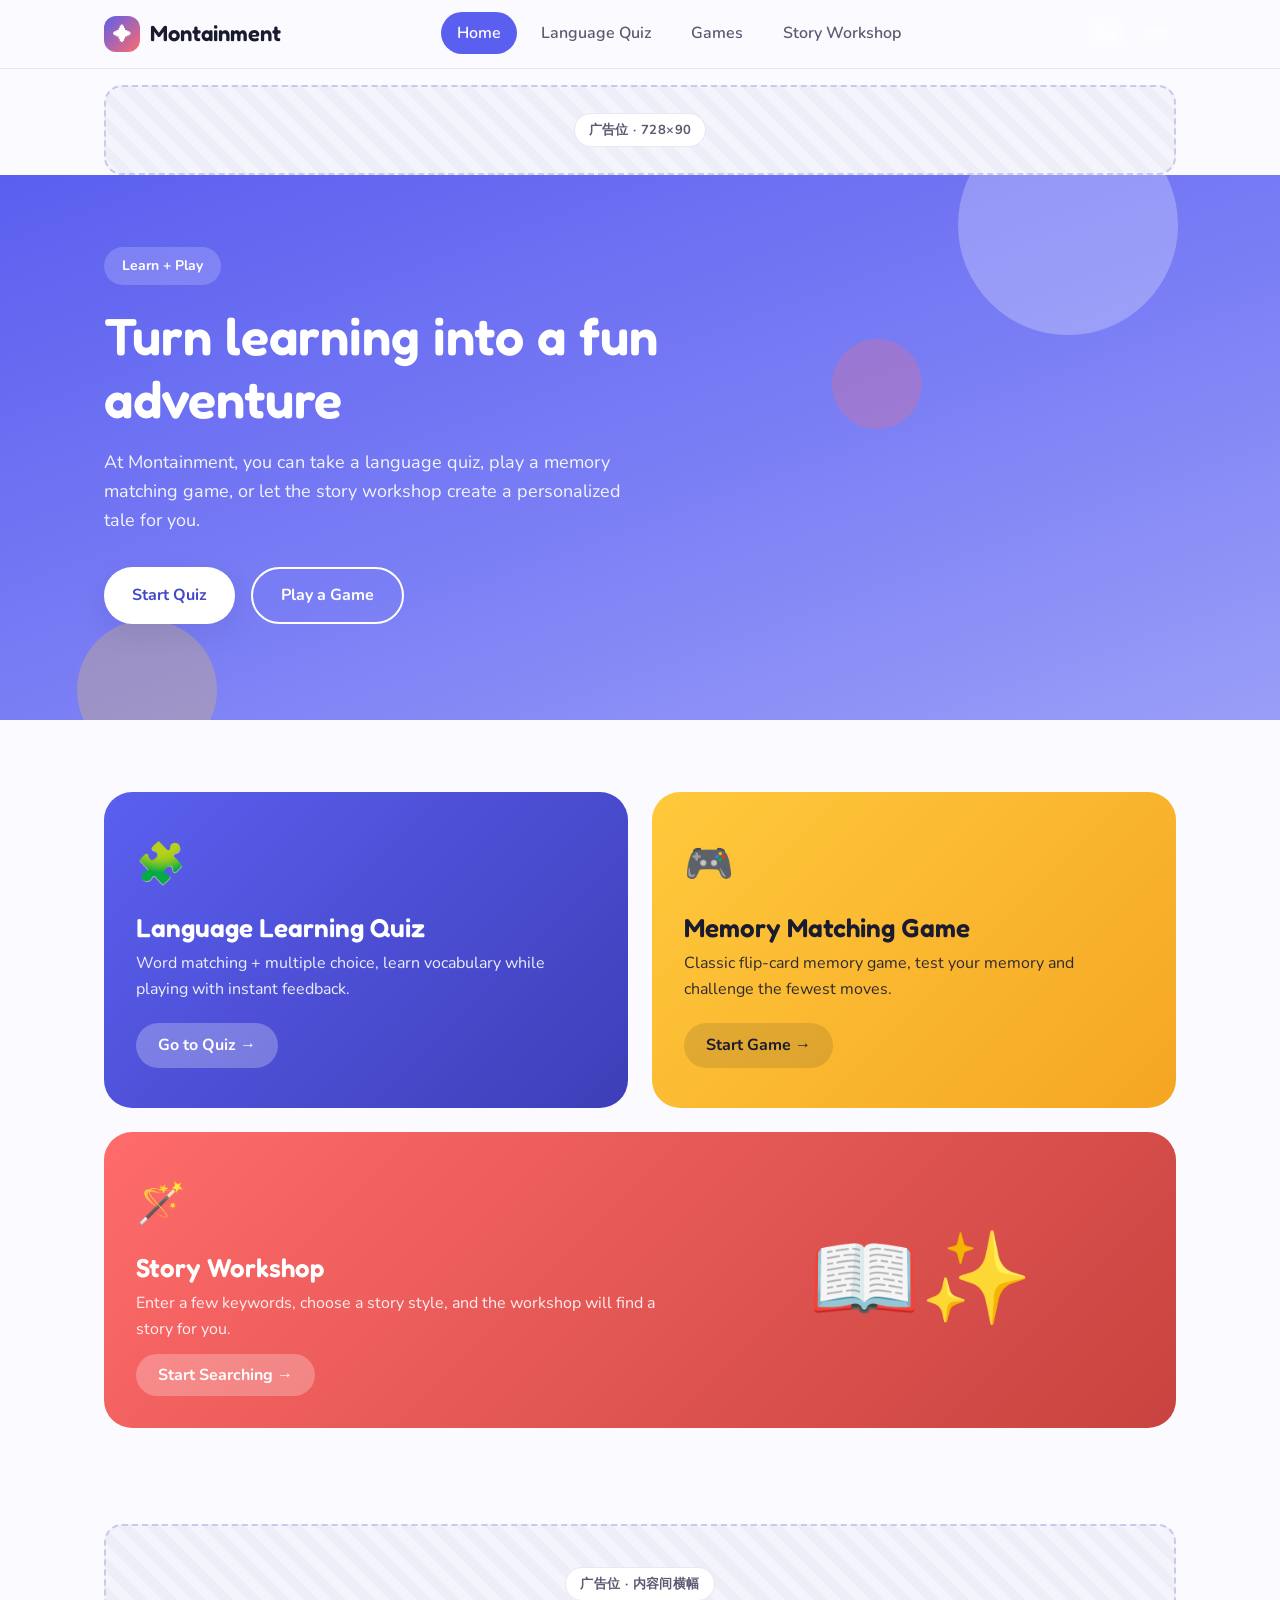
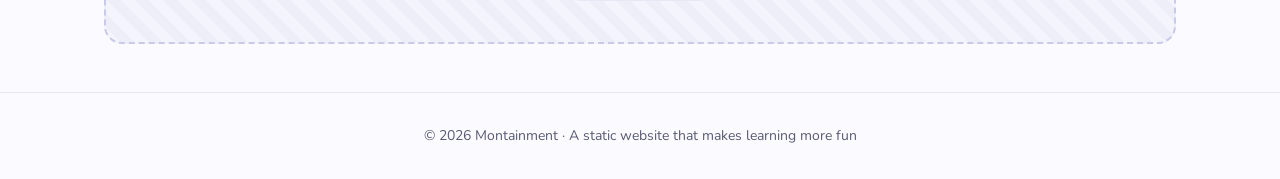
==== index.html @ 9b00835d "index.html" ====
<!DOCTYPE html>
<html lang="zh-CN">
<head>
  <meta charset="UTF-8" />
  <meta name="viewport" content="width=device-width, initial-scale=1.0" />
  <title>Montainment | 边玩边学的乐园</title>
  <meta name="description" content="EduFun：语言测验、记忆小游戏、AI 故事工坊，寓教于乐的免费学习娱乐网站。" />
  <link rel="preconnect" href="https://fonts.googleapis.com" />
  <link href="https://fonts.googleapis.com/css2?family=Fredoka:wght@500;600;700&family=Nunito:wght@400;600;700;800&display=swap" rel="stylesheet" />
  <link rel="stylesheet" href="style.css" />
</head>
<body>

  <!-- ============ 顶部导航栏 ============ -->
  <header class="site-header">
    <nav class="nav-bar">
      <a href="index.html" class="brand">
        <span class="brand-mark">✦</span>
        Montainment
      </a>
      <ul class="nav-links">
        <li><a href="index.html" data-i18n="nav.home">首页</a></li>
        <li><a href="quiz.html" data-i18n="nav.quiz">语言测验</a></li>
        <li><a href="game.html" data-i18n="nav.game">游戏</a></li>
        <li><a href="story.html" data-i18n="nav.story">故事工坊</a></li>
      </ul>
      <button class="nav-toggle" aria-label="打开菜单" aria-expanded="false">☰</button>
    </nav>
  </header>

  <main>
    <!-- ============ 顶部广告条 ============ -->
    <div class="container" style="padding-top: 16px;">
      <div class="ad-slot ad-slot--banner" data-ad-slot="home-top-banner">
        <span>广告位 · 728×90</span>
      </div>
    </div>

    <!-- ============ 首屏 Hero ============ -->
    <section class="hero">
      <div class="hero-blob b1" aria-hidden="true"></div>
      <div class="hero-blob b2" aria-hidden="true"></div>
      <div class="hero-blob b3" aria-hidden="true"></div>
      <div class="container">
        <div class="hero-inner">
          <span class="hero-eyebrow" data-i18n="index.eyebrow">学习 + 娱乐，两不耽误</span>
          <h1 data-i18n="index.title">把学习变成一场好玩的探险</h1>
          <p data-i18n="index.desc">在 Montainment，你可以做一套语言小测验、玩一局记忆配对游戏，或者让故事工坊为你生成专属故事。</p>
          <div class="hero-actions">
            <a href="quiz.html" class="btn btn-primary" data-i18n="index.quiz_btn">开始测验</a>
            <a href="game.html" class="btn btn-outline" data-i18n="index.game_btn">玩个游戏</a>
          </div>
        </div>
      </div>
    </section>

    <!-- ============ 三大功能色块 ============ -->
    <section class="features">
      <div class="container">
        <div class="feature-grid">

          <!-- 语言测验 -->
          <article class="feature-card quiz-card">
            <div>
              <div class="feature-icon">🧩</div>
              <h3 data-i18n="index.feature_quiz_title">语言学习测验</h3>
              <p data-i18n="index.feature_quiz_desc">单词配对 + 选择题，边玩边巩固词汇量，答对还有即时反馈。</p>
            </div>
            <a href="quiz.html" class="feature-link" data-i18n="index.feature_quiz_link">去测验 →</a>
          </article>

          <!-- 记忆游戏 -->
          <article class="feature-card game-card">
            <div>
              <div class="feature-icon">🎮</div>
              <h3 data-i18n="index.feature_game_title">记忆配对游戏</h3>
              <p data-i18n="index.feature_game_desc">经典翻牌配对小游戏，考验你的记忆力，挑战最少步数通关。</p>
            </div>
            <a href="game.html" class="feature-link" data-i18n="index.feature_game_link">开始游戏 →</a>
          </article>

          <!-- AI 故事工坊 -->
          <article class="feature-card story-card">
            <div>
              <div class="feature-icon">🪄</div>
              <h3 data-i18n="index.feature_story_title">故事工坊</h3>
              <p data-i18n="index.feature_story_desc">输入几个关键词，选一个故事风格，工坊就能为你生成一段属于你的故事。</p>
              <a href="story.html" class="feature-link" data-i18n="index.feature_story_link">开始搜索 →</a>
            </div>
            <div class="story-visual" aria-hidden="true">📖✨</div>
          </article>

        </div>
      </div>
    </section>

    <!-- ============ 内容间广告位 ============ -->
    <div class="container">
      <div class="ad-slot ad-slot--inline" data-ad-slot="home-inline">
        <span>广告位 · 内容间横幅</span>
      </div>
    </div>
  </main>

  <!-- ============ 页脚 ============ -->
  <footer class="site-footer">
    <div class="container" data-i18n="common.footer">
      © 2026 Montainment · 一个让学习更好玩的静态网站
    </div>
  </footer>

  <script src="i18n.js"></script>
  <script src="common.js"></script>
</body>
</html>
---- style.css ----
/* =========================================================
   EduFun 全站样式表
   说明：本文件包含设计变量（颜色/字体/间距）、公共组件样式
   （导航栏、广告位、按钮、页脚）以及各页面专属样式。
   ========================================================= */

/* ---------- 1. 设计变量（Design Tokens） ---------- */
:root {
  /* 颜色系统 */
  --bg: #fbfbff;              /* 页面背景：珍珠白 */
  --surface: #ffffff;         /* 卡片/容器背景 */
  --ink: #1b1b2f;             /* 主文字颜色：墨蓝黑 */
  --ink-soft: #5a5a72;        /* 次要文字颜色 */
  --primary: #5b5fef;         /* 品牌主色：靛蓝（学习模块） */
  --primary-dark: #4347c9;    /* 主色深色，用于 hover */
  --sunshine: #ffc93c;        /* 娱乐/游戏模块主色：阳光黄 */
  --coral: #ff6b6b;           /* 强调色/故事模块：珊瑚红 */
  --coral-dark: #e6534f;
  --mint: #2ec4b6;            /* 成功/正确反馈：薄荷绿 */
  --mint-dark: #1fa89c;
  --border: #e7e7f5;          /* 浅色描边 */

  /* 字体系统 */
  --font-display: "Fredoka", "Nunito", sans-serif; /* 标题字体：圆润俏皮 */
  --font-body: "Nunito", "Segoe UI", sans-serif;   /* 正文字体：友好易读 */

  /* 圆角与阴影 */
  --radius-sm: 10px;
  --radius-md: 18px;
  --radius-lg: 28px;
  --shadow-soft: 0 10px 30px rgba(27, 27, 47, 0.08);

  /* 间距 */
  --gap-sm: 12px;
  --gap-md: 24px;
  --gap-lg: 48px;
  --container-width: 1120px;
}

/* ---------- 2. 基础重置 ---------- */
* {
  margin: 0;
  padding: 0;
  box-sizing: border-box;
}

html {
  scroll-behavior: smooth;
}

body {
  font-family: var(--font-body);
  background: var(--bg);
  color: var(--ink);
  line-height: 1.6;
  -webkit-font-smoothing: antialiased;
}

img,
svg {
  display: block;
  max-width: 100%;
}

a {
  color: inherit;
  text-decoration: none;
}

button {
  font-family: inherit;
  cursor: pointer;
  border: none;
}

h1,
h2,
h3 {
  font-family: var(--font-display);
  font-weight: 600;
  line-height: 1.2;
}

/* 无障碍：可见的键盘焦点样式 */
a:focus-visible,
button:focus-visible,
input:focus-visible {
  outline: 3px solid var(--primary);
  outline-offset: 3px;
}

/* 尊重"减少动态效果"系统设置 */
@media (prefers-reduced-motion: reduce) {
  * {
    animation-duration: 0.001ms !important;
    animation-iteration-count: 1 !important;
    transition-duration: 0.001ms !important;
  }
}

.container {
  max-width: var(--container-width);
  margin: 0 auto;
  padding: 0 24px;
}

/* ---------- 3. 顶部导航栏 ---------- */
.site-header {
  position: sticky;
  top: 0;
  z-index: 100;
  background: rgba(251, 251, 255, 0.9);
  backdrop-filter: blur(8px);
  border-bottom: 1px solid var(--border);
}

.nav-bar {
  display: flex;
  align-items: center;
  justify-content: space-between;
  padding: 16px 24px;
  max-width: var(--container-width);
  margin: 0 auto;
}

.brand {
  display: flex;
  align-items: center;
  gap: 10px;
  font-family: var(--font-display);
  font-size: 22px;
  font-weight: 600;
  color: var(--ink);
}

.brand-mark {
  width: 36px;
  height: 36px;
  border-radius: 12px;
  background: linear-gradient(135deg, var(--primary), var(--coral));
  display: flex;
  align-items: center;
  justify-content: center;
  color: #fff;
  font-size: 18px;
}

.nav-links {
  display: flex;
  align-items: center;
  gap: 8px;
  list-style: none;
}

.nav-links a {
  padding: 10px 16px;
  border-radius: 999px;
  font-weight: 600;
  color: var(--ink-soft);
  transition: background 0.2s ease, color 0.2s ease;
}

.nav-links a:hover,
.nav-links a.active {
  background: var(--primary);
  color: #fff;
}

.nav-toggle {
  display: none;
  width: 44px;
  height: 44px;
  border-radius: var(--radius-sm);
  background: var(--surface);
  border: 1px solid var(--border);
  align-items: center;
  justify-content: center;
  font-size: 20px;
}

/* ---------- 4. 通用按钮 ---------- */
.btn {
  display: inline-flex;
  align-items: center;
  justify-content: center;
  gap: 8px;
  padding: 14px 28px;
  border-radius: 999px;
  font-weight: 700;
  font-size: 16px;
  transition: transform 0.15s ease, box-shadow 0.15s ease;
}

.btn:hover {
  transform: translateY(-2px);
}

.btn-primary {
  background: var(--ink);
  color: #fff;
  box-shadow: var(--shadow-soft);
}

.btn-coral {
  background: var(--coral);
  color: #fff;
}

.btn-outline {
  background: transparent;
  border: 2px solid var(--ink);
  color: var(--ink);
}

/* ---------- 5. 广告位组件 ----------
   说明：这是可复用的广告位占位组件。
   实际上线时，只需把 .ad-slot 内部替换为
   真实广告平台（如 Google AdSense）提供的 <ins>/<script> 代码即可，
   外层容器的尺寸与样式保持不变，不影响页面布局。
*/
.ad-slot {
  width: 100%;
  border: 2px dashed #c9c9e8;
  border-radius: var(--radius-md);
  background: repeating-linear-gradient(
    45deg,
    #f4f4fc,
    #f4f4fc 10px,
    #eeeef9 10px,
    #eeeef9 20px
  );
  display: flex;
  align-items: center;
  justify-content: center;
  color: var(--ink-soft);
  font-size: 13px;
  font-weight: 700;
  letter-spacing: 0.4px;
}

.ad-slot span {
  background: var(--surface);
  padding: 6px 14px;
  border-radius: 999px;
  border: 1px solid var(--border);
}

.ad-slot--banner {
  height: 90px;
  margin: 0;
}

.ad-slot--inline {
  height: 120px;
  margin: var(--gap-lg) 0;
}

.ad-slot--square {
  height: 250px;
}

/* ---------- 6. 首页专属样式 ---------- */
.hero {
  position: relative;
  overflow: hidden;
  background: linear-gradient(160deg, #5b5fef 0%, #7b7ff5 55%, #9a9ef7 100%);
  color: #fff;
  padding: 72px 0 96px;
}

.hero-blob {
  position: absolute;
  border-radius: 50%;
  opacity: 0.25;
  background: #fff;
  animation: float 9s ease-in-out infinite;
}

.hero-blob.b1 {
  width: 220px;
  height: 220px;
  top: -60px;
  right: 8%;
}

.hero-blob.b2 {
  width: 140px;
  height: 140px;
  bottom: -40px;
  left: 6%;
  background: var(--sunshine);
  animation-delay: -3s;
}

.hero-blob.b3 {
  width: 90px;
  height: 90px;
  top: 30%;
  right: 28%;
  background: var(--coral);
  animation-delay: -5s;
}

@keyframes float {
  0%,
  100% {
    transform: translateY(0) scale(1);
  }
  50% {
    transform: translateY(-24px) scale(1.06);
  }
}

.hero-inner {
  position: relative;
  z-index: 2;
  max-width: 640px;
}

.hero-eyebrow {
  display: inline-block;
  background: rgba(255, 255, 255, 0.18);
  padding: 8px 18px;
  border-radius: 999px;
  font-weight: 700;
  font-size: 14px;
  margin-bottom: 20px;
}

.hero h1 {
  font-size: clamp(32px, 5vw, 52px);
  margin-bottom: 18px;
}

.hero p {
  font-size: 18px;
  opacity: 0.92;
  margin-bottom: 32px;
  max-width: 520px;
}

.hero-actions {
  display: flex;
  gap: 16px;
  flex-wrap: wrap;
}

.hero-actions .btn-primary {
  background: #fff;
  color: var(--primary-dark);
}

.hero-actions .btn-outline {
  border-color: #fff;
  color: #fff;
}

/* 功能色块区 */
.features {
  padding: var(--gap-lg) 0;
}

.feature-grid {
  display: grid;
  grid-template-columns: 1fr 1fr;
  gap: var(--gap-md);
  margin-top: var(--gap-md);
}

.feature-card {
  border-radius: var(--radius-lg);
  padding: 40px 32px;
  color: #fff;
  min-height: 260px;
  display: flex;
  flex-direction: column;
  justify-content: space-between;
  position: relative;
  overflow: hidden;
  transition: transform 0.2s ease;
}

.feature-card:hover {
  transform: translateY(-6px);
}

.feature-card.quiz-card {
  background: linear-gradient(135deg, var(--primary), #3d3fb8);
}

.feature-card.game-card {
  background: linear-gradient(135deg, var(--sunshine), #f5a623);
  color: var(--ink);
}

.feature-card.story-card {
  grid-column: 1 / -1;
  background: linear-gradient(135deg, var(--coral), #c8433f);
  display: grid;
  grid-template-columns: 1.2fr 1fr;
  align-items: center;
  gap: 24px;
  min-height: 200px;
}

.feature-icon {
  font-size: 40px;
  margin-bottom: 16px;
}

.feature-card h3 {
  font-size: 26px;
  margin-bottom: 8px;
}

.feature-card p {
  opacity: 0.9;
  margin-bottom: 20px;
}

.feature-link {
  align-self: flex-start;
  padding: 10px 22px;
  border-radius: 999px;
  background: rgba(255, 255, 255, 0.25);
  font-weight: 700;
}

.game-card .feature-link {
  background: rgba(27, 27, 47, 0.12);
}

.story-visual {
  font-size: 90px;
  text-align: center;
}

/* 页脚 */
.site-footer {
  border-top: 1px solid var(--border);
  padding: 32px 0;
  color: var(--ink-soft);
  font-size: 14px;
  text-align: center;
}

/* ---------- 7. 通用页面头部（测验/游戏/故事页共用） ---------- */
.page-header {
  padding: 48px 0 24px;
  text-align: center;
}

.page-header h1 {
  font-size: clamp(28px, 4vw, 40px);
  margin-bottom: 10px;
}

.page-header p {
  color: var(--ink-soft);
  max-width: 560px;
  margin: 0 auto;
}

.page-badge {
  display: inline-block;
  padding: 6px 16px;
  border-radius: 999px;
  font-weight: 700;
  font-size: 13px;
  margin-bottom: 14px;
}

.badge-primary {
  background: #ecebff;
  color: var(--primary);
}

.badge-sunshine {
  background: #fff4d6;
  color: #a06a00;
}

.badge-coral {
  background: #ffe3e3;
  color: var(--coral-dark);
}

/* ---------- 8. 语言测验页 ---------- */
.quiz-panel {
  background: var(--surface);
  border-radius: var(--radius-lg);
  box-shadow: var(--shadow-soft);
  padding: 36px;
  max-width: 760px;
  margin: 0 auto;
}

.quiz-topbar {
  display: flex;
  justify-content: space-between;
  align-items: center;
  margin-bottom: 24px;
  flex-wrap: wrap;
  gap: 12px;
}

.quiz-progress {
  flex: 1;
  min-width: 160px;
  height: 10px;
  background: #eeeef9;
  border-radius: 999px;
  overflow: hidden;
  margin: 0 16px;
}

.quiz-progress-bar {
  height: 100%;
  background: var(--primary);
  width: 0%;
  transition: width 0.3s ease;
}

.quiz-score {
  font-weight: 700;
  color: var(--primary);
}

.quiz-question {
  font-size: 22px;
  margin-bottom: 24px;
  font-family: var(--font-display);
}

.quiz-type-tag {
  display: inline-block;
  font-size: 12px;
  font-weight: 700;
  padding: 4px 12px;
  border-radius: 999px;
  background: #ecebff;
  color: var(--primary);
  margin-bottom: 14px;
}

.quiz-options {
  display: grid;
  gap: 12px;
}

.quiz-option {
  text-align: left;
  padding: 16px 20px;
  border-radius: var(--radius-sm);
  border: 2px solid var(--border);
  background: #fff;
  font-size: 16px;
  font-weight: 600;
  transition: border-color 0.15s ease, background 0.15s ease;
}

.quiz-option:hover {
  border-color: var(--primary);
}

.quiz-option.correct {
  border-color: var(--mint);
  background: #e7fbf9;
  color: var(--mint-dark);
}

.quiz-option.wrong {
  border-color: var(--coral);
  background: #ffecec;
  color: var(--coral-dark);
}

.quiz-option[disabled] {
  cursor: not-allowed;
}

/* 单词配对题布局 */
.match-board {
  display: grid;
  grid-template-columns: 1fr 1fr;
  gap: 24px;
}

.match-col {
  display: grid;
  gap: 10px;
}

.match-item {
  padding: 14px 16px;
  border-radius: var(--radius-sm);
  border: 2px solid var(--border);
  background: #fff;
  font-weight: 700;
  text-align: center;
}

.match-item.selected {
  border-color: var(--primary);
  background: #ecebff;
}

.match-item.matched {
  border-color: var(--mint);
  background: #e7fbf9;
  color: var(--mint-dark);
  opacity: 0.7;
}

.quiz-feedback {
  margin-top: 20px;
  font-weight: 700;
  min-height: 24px;
}

.quiz-feedback.ok {
  color: var(--mint-dark);
}

.quiz-feedback.bad {
  color: var(--coral-dark);
}

.quiz-actions {
  margin-top: 28px;
  display: flex;
  justify-content: flex-end;
  gap: 12px;
}

.quiz-result {
  text-align: center;
}

.quiz-result .score-big {
  font-family: var(--font-display);
  font-size: 56px;
  color: var(--primary);
  margin: 16px 0;
}

/* ---------- 9. 记忆游戏页 ---------- */
.game-stats {
  display: flex;
  justify-content: center;
  gap: 32px;
  margin-bottom: 28px;
  flex-wrap: wrap;
}

.stat-chip {
  background: var(--surface);
  border: 1px solid var(--border);
  border-radius: var(--radius-sm);
  padding: 12px 24px;
  text-align: center;
  min-width: 110px;
}

.stat-chip .stat-value {
  font-family: var(--font-display);
  font-size: 24px;
  color: var(--primary);
}

.stat-chip .stat-label {
  font-size: 12px;
  color: var(--ink-soft);
  font-weight: 700;
}

.memory-board {
  display: grid;
  grid-template-columns: repeat(4, 1fr);
  gap: 14px;
  max-width: 560px;
  margin: 0 auto;
}

.memory-card {
  aspect-ratio: 1 / 1;
  perspective: 800px;
}

.memory-card-inner {
  position: relative;
  width: 100%;
  height: 100%;
  transition: transform 0.5s cubic-bezier(0.4, 0.2, 0.2, 1);
  transform-style: preserve-3d;
}

.memory-card.flipped .memory-card-inner,
.memory-card.matched .memory-card-inner {
  transform: rotateY(180deg);
}

.memory-face {
  position: absolute;
  inset: 0;
  border-radius: var(--radius-sm);
  display: flex;
  align-items: center;
  justify-content: center;
  font-size: 36px;
  backface-visibility: hidden;
}

.memory-face.front {
  background: linear-gradient(135deg, var(--primary), var(--coral));
  color: #fff;
  font-family: var(--font-display);
  font-size: 24px;
}

.memory-face.back {
  background: #fff;
  border: 2px solid var(--border);
  transform: rotateY(180deg);
}

.memory-card.matched .memory-face.back {
  border-color: var(--mint);
  background: #e7fbf9;
}

.game-win-banner {
  text-align: center;
  margin-top: 28px;
  font-weight: 700;
  color: var(--mint-dark);
  min-height: 24px;
}

.game-controls {
  text-align: center;
  margin-bottom: 28px;
}

/* ---------- 10. AI 故事工坊页 ---------- */
.story-panel {
  max-width: 760px;
  margin: 0 auto;
  background: var(--surface);
  border-radius: var(--radius-lg);
  box-shadow: var(--shadow-soft);
  padding: 36px;
}

.story-form {
  display: grid;
  gap: 16px;
  margin-bottom: 8px;
}

.story-form label {
  font-weight: 700;
  font-size: 14px;
  color: var(--ink-soft);
}

.story-form input[type="text"] {
  width: 100%;
  padding: 14px 18px;
  border-radius: var(--radius-sm);
  border: 2px solid var(--border);
  font-size: 16px;
  font-family: inherit;
}

.story-form input[type="text"]:focus {
  border-color: var(--coral);
}

.story-genre-group {
  display: flex;
  gap: 10px;
  flex-wrap: wrap;
}

.story-genre-chip {
  padding: 10px 18px;
  border-radius: 999px;
  border: 2px solid var(--border);
  font-weight: 700;
  font-size: 14px;
  background: #fff;
}

.story-genre-chip.active {
  border-color: var(--coral);
  background: #ffe3e3;
  color: var(--coral-dark);
}

.story-output {
  margin-top: 28px;
  padding: 28px;
  border-radius: var(--radius-md);
  background: #fff7f4;
  border: 1px dashed #ffc9be;
  display: none;
}

.story-output.show {
  display: block;
}

.story-output h3 {
  font-size: 22px;
  margin-bottom: 12px;
  color: var(--coral-dark);
}

.story-output p {
  margin-bottom: 10px;
}

.story-output-actions {
  margin-top: 20px;
  display: flex;
  gap: 12px;
  flex-wrap: wrap;
}

.story-hint {
  font-size: 13px;
  color: var(--ink-soft);
  margin-top: 6px;
}

/* ---------- 11. 响应式断点 ---------- */
@media (max-width: 860px) {
  .feature-grid {
    grid-template-columns: 1fr;
  }
  .feature-card.story-card {
    grid-template-columns: 1fr;
  }
  .story-visual {
    order: -1;
    font-size: 60px;
  }
  .match-board {
    grid-template-columns: 1fr 1fr;
  }
}

@media (max-width: 720px) {
  .nav-links {
    position: absolute;
    top: 100%;
    left: 0;
    right: 0;
    background: var(--surface);
    flex-direction: column;
    align-items: stretch;
    padding: 12px 24px 20px;
    border-bottom: 1px solid var(--border);
    display: none;
  }
  .nav-links.open {
    display: flex;
  }
  .nav-links a {
    text-align: center;
  }
  .nav-toggle {
    display: flex;
  }
  .memory-board {
    grid-template-columns: repeat(4, 1fr);
    gap: 8px;
  }
  .memory-face {
    font-size: 26px;
  }
}

@media (max-width: 480px) {
  .quiz-panel,
  .story-panel {
    padding: 24px 18px;
  }
  .hero {
    padding: 56px 0 72px;
  }
  .feature-card {
    padding: 28px 22px;
  }
}
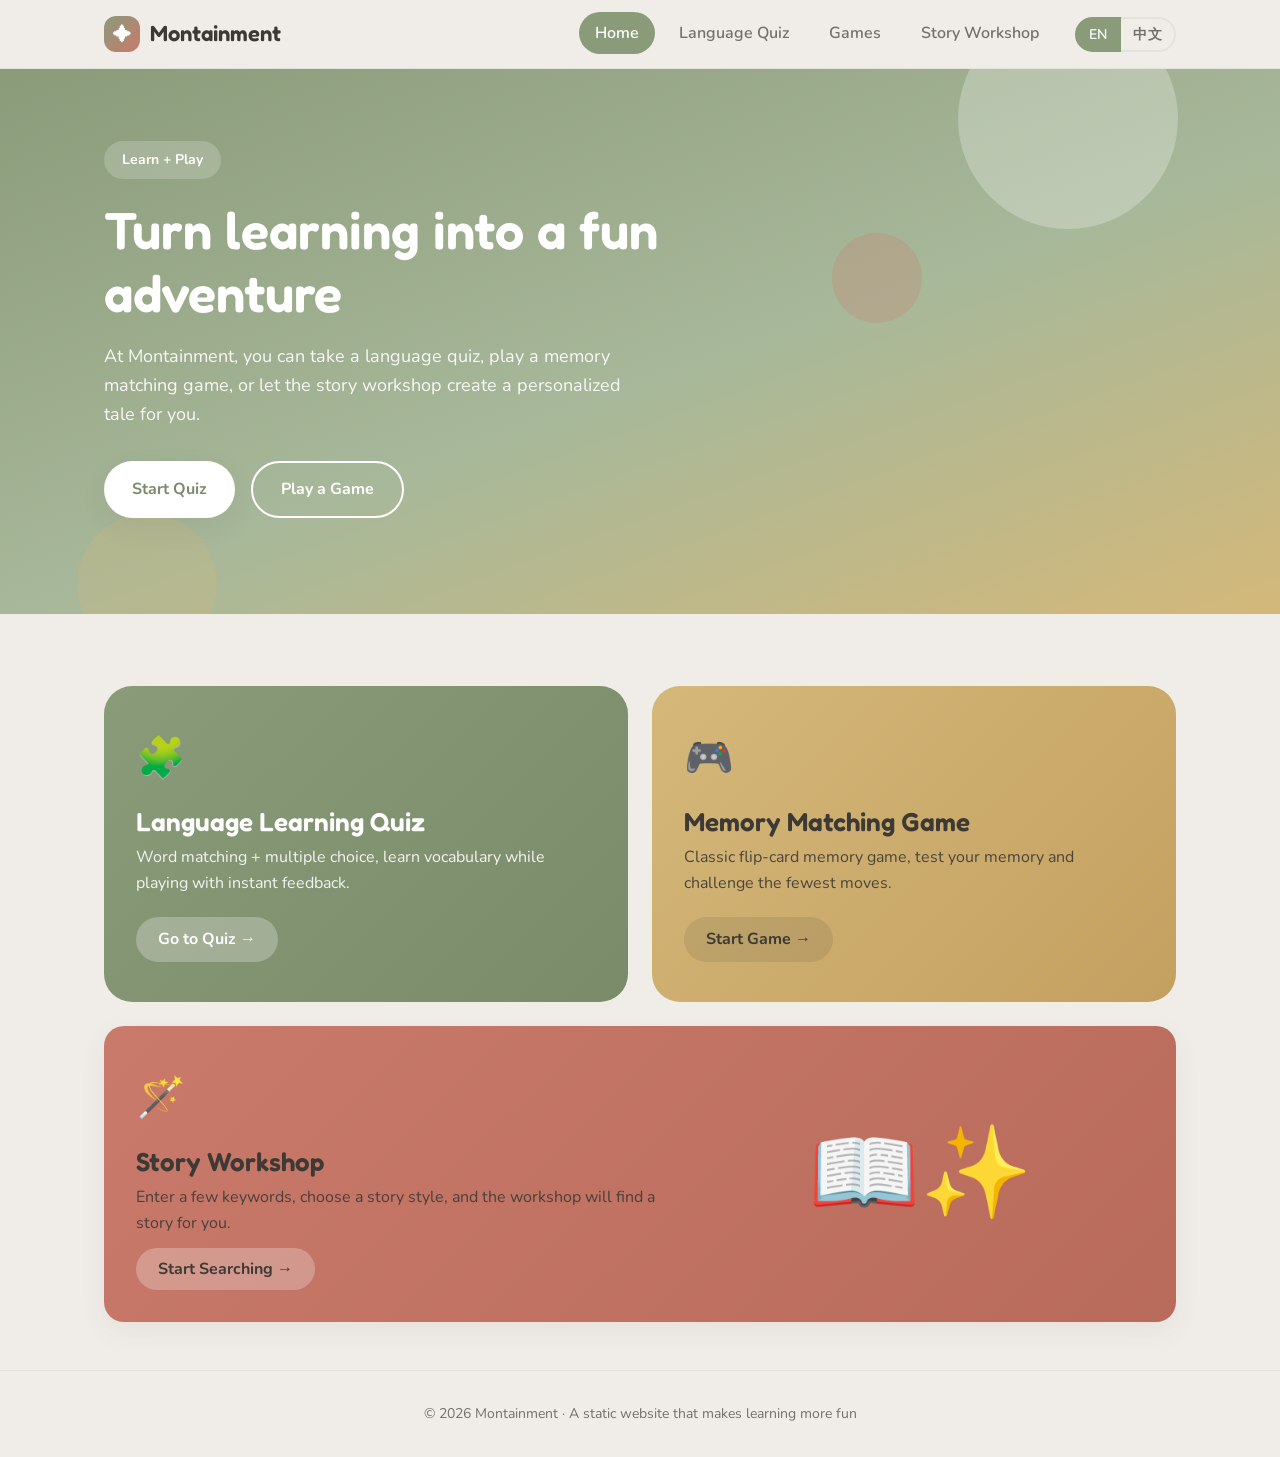
==== commit 7d4d8d22: "index.html" ====
--- a/index.html
+++ b/index.html
@@ -29,13 +29,6 @@
   </header>
 
   <main>
-    <!-- ============ 顶部广告条 ============ -->
-    <div class="container" style="padding-top: 16px;">
-      <div class="ad-slot ad-slot--banner" data-ad-slot="home-top-banner">
-        <span>广告位 · 728×90</span>
-      </div>
-    </div>
-
     <!-- ============ 首屏 Hero ============ -->
     <section class="hero">
       <div class="hero-blob b1" aria-hidden="true"></div>
@@ -59,7 +52,6 @@
       <div class="container">
         <div class="feature-grid">
 
-          <!-- 语言测验 -->
           <article class="feature-card quiz-card">
             <div>
               <div class="feature-icon">🧩</div>
@@ -69,7 +61,6 @@
             <a href="quiz.html" class="feature-link" data-i18n="index.feature_quiz_link">去测验 →</a>
           </article>
 
-          <!-- 记忆游戏 -->
           <article class="feature-card game-card">
             <div>
               <div class="feature-icon">🎮</div>
@@ -79,7 +70,6 @@
             <a href="game.html" class="feature-link" data-i18n="index.feature_game_link">开始游戏 →</a>
           </article>
 
-          <!-- AI 故事工坊 -->
           <article class="feature-card story-card">
             <div>
               <div class="feature-icon">🪄</div>
@@ -93,20 +83,11 @@
         </div>
       </div>
     </section>
-
-    <!-- ============ 内容间广告位 ============ -->
-    <div class="container">
-      <div class="ad-slot ad-slot--inline" data-ad-slot="home-inline">
-        <span>广告位 · 内容间横幅</span>
-      </div>
-    </div>
   </main>
 
   <!-- ============ 页脚 ============ -->
   <footer class="site-footer">
-    <div class="container" data-i18n="common.footer">
-      © 2026 Montainment · 一个让学习更好玩的静态网站
-    </div>
+    <div class="container" data-i18n="common.footer">© 2026 Montainment · 一个让学习更好玩的静态网站</div>
   </footer>
 
   <script src="i18n.js"></script>
--- a/style.css
+++ b/style.css
@@ -1,36 +1,27 @@
 /* =========================================================
-   EduFun 全站样式表
-   说明：本文件包含设计变量（颜色/字体/间距）、公共组件样式
-   （导航栏、广告位、按钮、页脚）以及各页面专属样式。
+   Montainment 全站样式表 · 自然大地风
    ========================================================= */
 
-/* ---------- 1. 设计变量（Design Tokens） ---------- */
+/* ---------- 1. 设计变量 ---------- */
 :root {
-  /* 颜色系统 */
-  --bg: #fbfbff;              /* 页面背景：珍珠白 */
-  --surface: #ffffff;         /* 卡片/容器背景 */
-  --ink: #1b1b2f;             /* 主文字颜色：墨蓝黑 */
-  --ink-soft: #5a5a72;        /* 次要文字颜色 */
-  --primary: #5b5fef;         /* 品牌主色：靛蓝（学习模块） */
-  --primary-dark: #4347c9;    /* 主色深色，用于 hover */
-  --sunshine: #ffc93c;        /* 娱乐/游戏模块主色：阳光黄 */
-  --coral: #ff6b6b;           /* 强调色/故事模块：珊瑚红 */
-  --coral-dark: #e6534f;
-  --mint: #2ec4b6;            /* 成功/正确反馈：薄荷绿 */
+  --bg: #f0ede8;                      /* 米灰底 */
+  --surface: #faf8f5;                 /* 暖白卡片 */
+  --ink: #3d3a35;                     /* 深暖灰文字 */
+  --ink-soft: rgba(61, 58, 53, 0.7);  /* 次要文字 */
+  --primary: #8a9b7a;                 /* 橄榄绿 */
+  --primary-dark: #7a8b6a;            /* 橄榄绿深色 */
+  --sunshine: #d4b87a;                /* 芥末黄 */
+  --coral: #c97a6b;                   /* 陶土红 */
+  --coral-dark: #b86a5b;              /* 陶土红深色 */
+  --mint: #2ec4b6;                    /* 保留薄荷绿（正确反馈） */
   --mint-dark: #1fa89c;
-  --border: #e7e7f5;          /* 浅色描边 */
-
-  /* 字体系统 */
-  --font-display: "Fredoka", "Nunito", sans-serif; /* 标题字体：圆润俏皮 */
-  --font-body: "Nunito", "Segoe UI", sans-serif;   /* 正文字体：友好易读 */
-
-  /* 圆角与阴影 */
+  --border: rgba(138, 155, 122, 0.12);
+  --font-display: "Fredoka", "Nunito", sans-serif;
+  --font-body: "Nunito", "Segoe UI", sans-serif;
   --radius-sm: 10px;
   --radius-md: 18px;
   --radius-lg: 28px;
-  --shadow-soft: 0 10px 30px rgba(27, 27, 47, 0.08);
-
-  /* 间距 */
+  --shadow-soft: 0 10px 30px rgba(61, 58, 53, 0.06);
   --gap-sm: 12px;
   --gap-md: 24px;
   --gap-lg: 48px;
@@ -38,16 +29,8 @@
 }
 
 /* ---------- 2. 基础重置 ---------- */
-* {
-  margin: 0;
-  padding: 0;
-  box-sizing: border-box;
-}
-
-html {
-  scroll-behavior: smooth;
-}
-
+* { margin: 0; padding: 0; box-sizing: border-box; }
+html { scroll-behavior: smooth; }
 body {
   font-family: var(--font-body);
   background: var(--bg);
@@ -55,65 +38,28 @@
   line-height: 1.6;
   -webkit-font-smoothing: antialiased;
 }
-
-img,
-svg {
-  display: block;
-  max-width: 100%;
-}
-
-a {
-  color: inherit;
-  text-decoration: none;
-}
-
-button {
-  font-family: inherit;
-  cursor: pointer;
-  border: none;
-}
-
-h1,
-h2,
-h3 {
-  font-family: var(--font-display);
-  font-weight: 600;
-  line-height: 1.2;
-}
-
-/* 无障碍：可见的键盘焦点样式 */
-a:focus-visible,
-button:focus-visible,
-input:focus-visible {
+img, svg { display: block; max-width: 100%; }
+a { color: inherit; text-decoration: none; }
+button { font-family: inherit; cursor: pointer; border: none; }
+h1, h2, h3 { font-family: var(--font-display); font-weight: 600; line-height: 1.2; }
+a:focus-visible, button:focus-visible, input:focus-visible {
   outline: 3px solid var(--primary);
   outline-offset: 3px;
 }
-
-/* 尊重"减少动态效果"系统设置 */
 @media (prefers-reduced-motion: reduce) {
-  * {
-    animation-duration: 0.001ms !important;
-    animation-iteration-count: 1 !important;
-    transition-duration: 0.001ms !important;
-  }
-}
-
-.container {
-  max-width: var(--container-width);
-  margin: 0 auto;
-  padding: 0 24px;
-}
+  * { animation-duration: 0.001ms !important; animation-iteration-count: 1 !important; transition-duration: 0.001ms !important; }
+}
+.container { max-width: var(--container-width); margin: 0 auto; padding: 0 24px; }
 
 /* ---------- 3. 顶部导航栏 ---------- */
 .site-header {
   position: sticky;
   top: 0;
   z-index: 100;
-  background: rgba(251, 251, 255, 0.9);
+  background: rgba(240, 237, 232, 0.92);
   backdrop-filter: blur(8px);
   border-bottom: 1px solid var(--border);
 }
-
 .nav-bar {
   display: flex;
   align-items: center;
@@ -122,7 +68,6 @@
   max-width: var(--container-width);
   margin: 0 auto;
 }
-
 .brand {
   display: flex;
   align-items: center;
@@ -132,7 +77,6 @@
   font-weight: 600;
   color: var(--ink);
 }
-
 .brand-mark {
   width: 36px;
   height: 36px;
@@ -144,14 +88,12 @@
   color: #fff;
   font-size: 18px;
 }
-
 .nav-links {
   display: flex;
   align-items: center;
   gap: 8px;
   list-style: none;
 }
-
 .nav-links a {
   padding: 10px 16px;
   border-radius: 999px;
@@ -159,13 +101,11 @@
   color: var(--ink-soft);
   transition: background 0.2s ease, color 0.2s ease;
 }
-
 .nav-links a:hover,
 .nav-links a.active {
   background: var(--primary);
   color: #fff;
 }
-
 .nav-toggle {
   display: none;
   width: 44px;
@@ -178,6 +118,43 @@
   font-size: 20px;
 }
 
+/* ---------- 语言切换按钮 ---------- */
+.lang-toggle-container {
+  display: flex;
+  align-items: center;
+  gap: 0px;
+  margin-left: 12px;
+  padding: 0;
+}
+.lang-btn {
+  background: transparent;
+  border: 2px solid var(--border);
+  color: var(--ink-soft);
+  padding: 6px 12px;
+  cursor: pointer;
+  font-size: 14px;
+  font-weight: 600;
+  font-family: inherit;
+  transition: 0.2s;
+  letter-spacing: 0.3px;
+}
+.lang-btn:first-child {
+  border-radius: 30px 0 0 30px;
+}
+.lang-btn:last-child {
+  border-radius: 0 30px 30px 0;
+  border-left: none;
+}
+.lang-btn:hover {
+  background: rgba(138, 155, 122, 0.08);
+  border-color: var(--primary);
+}
+.lang-btn.active {
+  background: var(--primary);
+  border-color: var(--primary);
+  color: #ffffff;
+}
+
 /* ---------- 4. 通用按钮 ---------- */
 .btn {
   display: inline-flex;
@@ -190,45 +167,20 @@
   font-size: 16px;
   transition: transform 0.15s ease, box-shadow 0.15s ease;
 }
-
-.btn:hover {
-  transform: translateY(-2px);
-}
-
-.btn-primary {
-  background: var(--ink);
-  color: #fff;
-  box-shadow: var(--shadow-soft);
-}
-
-.btn-coral {
-  background: var(--coral);
-  color: #fff;
-}
-
-.btn-outline {
-  background: transparent;
-  border: 2px solid var(--ink);
-  color: var(--ink);
-}
-
-/* ---------- 5. 广告位组件 ----------
-   说明：这是可复用的广告位占位组件。
-   实际上线时，只需把 .ad-slot 内部替换为
-   真实广告平台（如 Google AdSense）提供的 <ins>/<script> 代码即可，
-   外层容器的尺寸与样式保持不变，不影响页面布局。
-*/
+.btn:hover { transform: translateY(-2px); }
+.btn-primary { background: var(--primary); color: #fff; box-shadow: var(--shadow-soft); }
+.btn-primary:hover { background: var(--primary-dark); }
+.btn-coral { background: var(--coral); color: #fff; }
+.btn-coral:hover { background: var(--coral-dark); }
+.btn-outline { background: transparent; border: 2px solid var(--primary); color: var(--ink); }
+.btn-outline:hover { background: rgba(138, 155, 122, 0.06); }
+
+/* ---------- 5. 广告位 ---------- */
 .ad-slot {
   width: 100%;
-  border: 2px dashed #c9c9e8;
+  border: 2px dashed rgba(138, 155, 122, 0.2);
   border-radius: var(--radius-md);
-  background: repeating-linear-gradient(
-    45deg,
-    #f4f4fc,
-    #f4f4fc 10px,
-    #eeeef9 10px,
-    #eeeef9 20px
-  );
+  background: repeating-linear-gradient(45deg, #f4f4fc, #f4f4fc 10px, #eeeef9 10px, #eeeef9 20px);
   display: flex;
   align-items: center;
   justify-content: center;
@@ -237,37 +189,24 @@
   font-weight: 700;
   letter-spacing: 0.4px;
 }
-
 .ad-slot span {
   background: var(--surface);
   padding: 6px 14px;
   border-radius: 999px;
   border: 1px solid var(--border);
 }
-
-.ad-slot--banner {
-  height: 90px;
-  margin: 0;
-}
-
-.ad-slot--inline {
-  height: 120px;
-  margin: var(--gap-lg) 0;
-}
-
-.ad-slot--square {
-  height: 250px;
-}
-
-/* ---------- 6. 首页专属样式 ---------- */
+.ad-slot--banner { height: 90px; margin: 0; }
+.ad-slot--inline { height: 120px; margin: var(--gap-lg) 0; }
+.ad-slot--square { height: 250px; }
+
+/* ---------- 6. 首页 ---------- */
 .hero {
   position: relative;
   overflow: hidden;
-  background: linear-gradient(160deg, #5b5fef 0%, #7b7ff5 55%, #9a9ef7 100%);
+  background: linear-gradient(160deg, #8a9b7a 0%, #a8b89a 55%, #d4b87a 100%);
   color: #fff;
   padding: 72px 0 96px;
 }
-
 .hero-blob {
   position: absolute;
   border-radius: 50%;
@@ -275,98 +214,39 @@
   background: #fff;
   animation: float 9s ease-in-out infinite;
 }
-
-.hero-blob.b1 {
-  width: 220px;
-  height: 220px;
-  top: -60px;
-  right: 8%;
-}
-
-.hero-blob.b2 {
-  width: 140px;
-  height: 140px;
-  bottom: -40px;
-  left: 6%;
-  background: var(--sunshine);
-  animation-delay: -3s;
-}
-
-.hero-blob.b3 {
-  width: 90px;
-  height: 90px;
-  top: 30%;
-  right: 28%;
-  background: var(--coral);
-  animation-delay: -5s;
-}
-
+.hero-blob.b1 { width: 220px; height: 220px; top: -60px; right: 8%; }
+.hero-blob.b2 { width: 140px; height: 140px; bottom: -40px; left: 6%; background: var(--sunshine); animation-delay: -3s; }
+.hero-blob.b3 { width: 90px; height: 90px; top: 30%; right: 28%; background: var(--coral); animation-delay: -5s; }
 @keyframes float {
-  0%,
-  100% {
-    transform: translateY(0) scale(1);
-  }
-  50% {
-    transform: translateY(-24px) scale(1.06);
-  }
-}
-
-.hero-inner {
-  position: relative;
-  z-index: 2;
-  max-width: 640px;
-}
-
+  0%, 100% { transform: translateY(0) scale(1); }
+  50% { transform: translateY(-24px) scale(1.06); }
+}
+.hero-inner { position: relative; z-index: 2; max-width: 640px; }
 .hero-eyebrow {
   display: inline-block;
-  background: rgba(255, 255, 255, 0.18);
+  background: rgba(255,255,255,0.18);
   padding: 8px 18px;
   border-radius: 999px;
   font-weight: 700;
   font-size: 14px;
   margin-bottom: 20px;
 }
-
-.hero h1 {
-  font-size: clamp(32px, 5vw, 52px);
-  margin-bottom: 18px;
-}
-
-.hero p {
-  font-size: 18px;
-  opacity: 0.92;
-  margin-bottom: 32px;
-  max-width: 520px;
-}
-
-.hero-actions {
-  display: flex;
-  gap: 16px;
-  flex-wrap: wrap;
-}
-
-.hero-actions .btn-primary {
-  background: #fff;
-  color: var(--primary-dark);
-}
-
-.hero-actions .btn-outline {
-  border-color: #fff;
-  color: #fff;
-}
+.hero h1 { font-size: clamp(32px, 5vw, 52px); margin-bottom: 18px; }
+.hero p { font-size: 18px; opacity: 0.92; margin-bottom: 32px; max-width: 520px; }
+.hero-actions { display: flex; gap: 16px; flex-wrap: wrap; }
+.hero-actions .btn-primary { background: #fff; color: var(--primary-dark); }
+.hero-actions .btn-primary:hover { background: #f0ede8; }
+.hero-actions .btn-outline { border-color: #fff; color: #fff; }
+.hero-actions .btn-outline:hover { background: rgba(255,255,255,0.1); }
 
 /* 功能色块区 */
-.features {
-  padding: var(--gap-lg) 0;
-}
-
+.features { padding: var(--gap-lg) 0; }
 .feature-grid {
   display: grid;
   grid-template-columns: 1fr 1fr;
   gap: var(--gap-md);
   margin-top: var(--gap-md);
 }
-
 .feature-card {
   border-radius: var(--radius-lg);
   padding: 40px 32px;
@@ -379,61 +259,32 @@
   overflow: hidden;
   transition: transform 0.2s ease;
 }
-
-.feature-card:hover {
-  transform: translateY(-6px);
-}
-
-.feature-card.quiz-card {
-  background: linear-gradient(135deg, var(--primary), #3d3fb8);
-}
-
-.feature-card.game-card {
-  background: linear-gradient(135deg, var(--sunshine), #f5a623);
-  color: var(--ink);
-}
-
+.feature-card:hover { transform: translateY(-6px); }
+.feature-card.quiz-card { background: linear-gradient(135deg, var(--primary), var(--primary-dark)); }
+.feature-card.game-card { background: linear-gradient(135deg, var(--sunshine), #c4a060); color: var(--ink); }
 .feature-card.story-card {
   grid-column: 1 / -1;
-  background: linear-gradient(135deg, var(--coral), #c8433f);
+  background: linear-gradient(135deg, var(--coral), var(--coral-dark));
   display: grid;
   grid-template-columns: 1.2fr 1fr;
   align-items: center;
   gap: 24px;
   min-height: 200px;
 }
-
-.feature-icon {
-  font-size: 40px;
-  margin-bottom: 16px;
-}
-
-.feature-card h3 {
-  font-size: 26px;
-  margin-bottom: 8px;
-}
-
-.feature-card p {
-  opacity: 0.9;
-  margin-bottom: 20px;
-}
-
+.feature-icon { font-size: 40px; margin-bottom: 16px; }
+.feature-card h3 { font-size: 26px; margin-bottom: 8px; }
+.feature-card p { opacity: 0.9; margin-bottom: 20px; }
 .feature-link {
   align-self: flex-start;
   padding: 10px 22px;
   border-radius: 999px;
-  background: rgba(255, 255, 255, 0.25);
+  background: rgba(255,255,255,0.25);
   font-weight: 700;
 }
-
-.game-card .feature-link {
-  background: rgba(27, 27, 47, 0.12);
-}
-
-.story-visual {
-  font-size: 90px;
-  text-align: center;
-}
+.feature-link:hover { background: rgba(255,255,255,0.35); }
+.game-card .feature-link { background: rgba(61, 58, 53, 0.12); color: var(--ink); }
+.game-card .feature-link:hover { background: rgba(61, 58, 53, 0.2); }
+.story-visual { font-size: 90px; text-align: center; }
 
 /* 页脚 */
 .site-footer {
@@ -444,23 +295,10 @@
   text-align: center;
 }
 
-/* ---------- 7. 通用页面头部（测验/游戏/故事页共用） ---------- */
-.page-header {
-  padding: 48px 0 24px;
-  text-align: center;
-}
-
-.page-header h1 {
-  font-size: clamp(28px, 4vw, 40px);
-  margin-bottom: 10px;
-}
-
-.page-header p {
-  color: var(--ink-soft);
-  max-width: 560px;
-  margin: 0 auto;
-}
-
+/* ---------- 7. 通用页面头部 ---------- */
+.page-header { padding: 48px 0 24px; text-align: center; }
+.page-header h1 { font-size: clamp(28px, 4vw, 40px); margin-bottom: 10px; }
+.page-header p { color: var(--ink-soft); max-width: 560px; margin: 0 auto; }
 .page-badge {
   display: inline-block;
   padding: 6px 16px;
@@ -469,21 +307,9 @@
   font-size: 13px;
   margin-bottom: 14px;
 }
-
-.badge-primary {
-  background: #ecebff;
-  color: var(--primary);
-}
-
-.badge-sunshine {
-  background: #fff4d6;
-  color: #a06a00;
-}
-
-.badge-coral {
-  background: #ffe3e3;
-  color: var(--coral-dark);
-}
+.badge-primary { background: rgba(138, 155, 122, 0.12); color: var(--primary); }
+.badge-sunshine { background: rgba(212, 184, 122, 0.15); color: #a08050; }
+.badge-coral { background: rgba(201, 122, 107, 0.12); color: var(--coral-dark); }
 
 /* ---------- 8. 语言测验页 ---------- */
 .quiz-panel {
@@ -494,7 +320,6 @@
   max-width: 760px;
   margin: 0 auto;
 }
-
 .quiz-topbar {
   display: flex;
   justify-content: space-between;
@@ -503,146 +328,42 @@
   flex-wrap: wrap;
   gap: 12px;
 }
-
-.quiz-progress {
-  flex: 1;
-  min-width: 160px;
-  height: 10px;
-  background: #eeeef9;
-  border-radius: 999px;
-  overflow: hidden;
-  margin: 0 16px;
-}
-
-.quiz-progress-bar {
-  height: 100%;
-  background: var(--primary);
-  width: 0%;
-  transition: width 0.3s ease;
-}
-
-.quiz-score {
-  font-weight: 700;
-  color: var(--primary);
-}
-
-.quiz-question {
-  font-size: 22px;
-  margin-bottom: 24px;
-  font-family: var(--font-display);
-}
-
+.quiz-progress { flex: 1; min-width: 160px; height: 10px; background: rgba(138, 155, 122, 0.15); border-radius: 999px; overflow: hidden; margin: 0 16px; }
+.quiz-progress-bar { height: 100%; background: var(--primary); width: 0%; transition: width 0.3s ease; }
+.quiz-score { font-weight: 700; color: var(--primary); }
+.quiz-question { font-size: 22px; margin-bottom: 24px; font-family: var(--font-display); }
 .quiz-type-tag {
-  display: inline-block;
-  font-size: 12px;
-  font-weight: 700;
-  padding: 4px 12px;
-  border-radius: 999px;
-  background: #ecebff;
-  color: var(--primary);
-  margin-bottom: 14px;
-}
-
-.quiz-options {
-  display: grid;
-  gap: 12px;
-}
-
+  display: inline-block; font-size: 12px; font-weight: 700;
+  padding: 4px 12px; border-radius: 999px; background: rgba(138, 155, 122, 0.1); color: var(--primary); margin-bottom: 14px;
+}
+.quiz-options { display: grid; gap: 12px; }
 .quiz-option {
-  text-align: left;
-  padding: 16px 20px;
-  border-radius: var(--radius-sm);
-  border: 2px solid var(--border);
-  background: #fff;
-  font-size: 16px;
-  font-weight: 600;
+  text-align: left; padding: 16px 20px; border-radius: var(--radius-sm);
+  border: 2px solid var(--border); background: #fff; font-size: 16px; font-weight: 600;
   transition: border-color 0.15s ease, background 0.15s ease;
 }
-
-.quiz-option:hover {
-  border-color: var(--primary);
-}
-
-.quiz-option.correct {
-  border-color: var(--mint);
-  background: #e7fbf9;
-  color: var(--mint-dark);
-}
-
-.quiz-option.wrong {
-  border-color: var(--coral);
-  background: #ffecec;
-  color: var(--coral-dark);
-}
-
-.quiz-option[disabled] {
-  cursor: not-allowed;
-}
+.quiz-option:hover { border-color: var(--primary); }
+.quiz-option.correct { border-color: var(--mint); background: #e7fbf9; color: var(--mint-dark); }
+.quiz-option.wrong { border-color: var(--coral); background: rgba(201, 122, 107, 0.08); color: var(--coral-dark); }
+.quiz-option[disabled] { cursor: not-allowed; }
 
 /* 单词配对题布局 */
-.match-board {
-  display: grid;
-  grid-template-columns: 1fr 1fr;
-  gap: 24px;
-}
-
-.match-col {
-  display: grid;
-  gap: 10px;
-}
-
+.match-board { display: grid; grid-template-columns: 1fr 1fr; gap: 24px; }
+.match-col { display: grid; gap: 10px; }
 .match-item {
-  padding: 14px 16px;
-  border-radius: var(--radius-sm);
-  border: 2px solid var(--border);
-  background: #fff;
-  font-weight: 700;
-  text-align: center;
-}
-
-.match-item.selected {
-  border-color: var(--primary);
-  background: #ecebff;
-}
-
-.match-item.matched {
-  border-color: var(--mint);
-  background: #e7fbf9;
-  color: var(--mint-dark);
-  opacity: 0.7;
-}
-
-.quiz-feedback {
-  margin-top: 20px;
-  font-weight: 700;
-  min-height: 24px;
-}
-
-.quiz-feedback.ok {
-  color: var(--mint-dark);
-}
-
-.quiz-feedback.bad {
-  color: var(--coral-dark);
-}
-
-.quiz-actions {
-  margin-top: 28px;
-  display: flex;
-  justify-content: flex-end;
-  gap: 12px;
-}
-
-.quiz-result {
-  text-align: center;
-}
-
-.quiz-result .score-big {
-  font-family: var(--font-display);
-  font-size: 56px;
-  color: var(--primary);
-  margin: 16px 0;
-}
+  padding: 14px 16px; border-radius: var(--radius-sm); border: 2px solid var(--border);
+  background: #fff; font-weight: 700; text-align: center;
+}
+.match-item.selected { border-color: var(--primary); background: rgba(138, 155, 122, 0.06); }
+.match-item.matched { border-color: var(--mint); background: #e7fbf9; color: var(--mint-dark); opacity: 0.7; }
+
+.quiz-feedback { margin-top: 20px; font-weight: 700; min-height: 24px; }
+.quiz-feedback.ok { color: var(--mint-dark); }
+.quiz-feedback.bad { color: var(--coral-dark); }
+.quiz-actions { margin-top: 28px; display: flex; justify-content: flex-end; gap: 12px; }
+
+.quiz-result { text-align: center; }
+.quiz-result .score-big { font-family: var(--font-display); font-size: 56px; color: var(--primary); margin: 16px 0; }
 
 /* ---------- 9. 记忆游戏页 ---------- */
 .game-stats {
@@ -652,7 +373,6 @@
   margin-bottom: 28px;
   flex-wrap: wrap;
 }
-
 .stat-chip {
   background: var(--surface);
   border: 1px solid var(--border);
@@ -661,18 +381,8 @@
   text-align: center;
   min-width: 110px;
 }
-
-.stat-chip .stat-value {
-  font-family: var(--font-display);
-  font-size: 24px;
-  color: var(--primary);
-}
-
-.stat-chip .stat-label {
-  font-size: 12px;
-  color: var(--ink-soft);
-  font-weight: 700;
-}
+.stat-chip .stat-value { font-family: var(--font-display); font-size: 24px; color: var(--primary); }
+.stat-chip .stat-label { font-size: 12px; color: var(--ink-soft); font-weight: 700; }
 
 .memory-board {
   display: grid;
@@ -681,66 +391,25 @@
   max-width: 560px;
   margin: 0 auto;
 }
-
-.memory-card {
-  aspect-ratio: 1 / 1;
-  perspective: 800px;
-}
-
+.memory-card { aspect-ratio: 1 / 1; perspective: 800px; }
 .memory-card-inner {
-  position: relative;
-  width: 100%;
-  height: 100%;
+  position: relative; width: 100%; height: 100%;
   transition: transform 0.5s cubic-bezier(0.4, 0.2, 0.2, 1);
   transform-style: preserve-3d;
 }
-
 .memory-card.flipped .memory-card-inner,
-.memory-card.matched .memory-card-inner {
-  transform: rotateY(180deg);
-}
-
+.memory-card.matched .memory-card-inner { transform: rotateY(180deg); }
 .memory-face {
-  position: absolute;
-  inset: 0;
-  border-radius: var(--radius-sm);
-  display: flex;
-  align-items: center;
-  justify-content: center;
-  font-size: 36px;
+  position: absolute; inset: 0; border-radius: var(--radius-sm);
+  display: flex; align-items: center; justify-content: center; font-size: 36px;
   backface-visibility: hidden;
 }
-
-.memory-face.front {
-  background: linear-gradient(135deg, var(--primary), var(--coral));
-  color: #fff;
-  font-family: var(--font-display);
-  font-size: 24px;
-}
-
-.memory-face.back {
-  background: #fff;
-  border: 2px solid var(--border);
-  transform: rotateY(180deg);
-}
-
-.memory-card.matched .memory-face.back {
-  border-color: var(--mint);
-  background: #e7fbf9;
-}
-
-.game-win-banner {
-  text-align: center;
-  margin-top: 28px;
-  font-weight: 700;
-  color: var(--mint-dark);
-  min-height: 24px;
-}
-
-.game-controls {
-  text-align: center;
-  margin-bottom: 28px;
-}
+.memory-face.front { background: linear-gradient(135deg, var(--primary), var(--coral)); color: #fff; font-family: var(--font-display); font-size: 24px; }
+.memory-face.back { background: #fff; border: 2px solid var(--border); transform: rotateY(180deg); }
+.memory-card.matched .memory-face.back { border-color: var(--mint); background: #e7fbf9; }
+
+.game-win-banner { text-align: center; margin-top: 28px; font-weight: 700; color: var(--mint-dark); min-height: 24px; }
+.game-controls { text-align: center; margin-bottom: 28px; }
 
 /* ---------- 10. AI 故事工坊页 ---------- */
 .story-panel {
@@ -751,106 +420,162 @@
   box-shadow: var(--shadow-soft);
   padding: 36px;
 }
-
-.story-form {
+.story-form { display: grid; gap: 16px; margin-bottom: 8px; }
+.story-form label { font-weight: 700; font-size: 14px; color: var(--ink-soft); }
+.story-form input[type="text"] {
+  width: 100%; padding: 14px 18px; border-radius: var(--radius-sm);
+  border: 2px solid var(--border); font-size: 16px; font-family: inherit;
+}
+.story-form input[type="text"]:focus { border-color: var(--coral); }
+.story-genre-group { display: flex; gap: 10px; flex-wrap: wrap; }
+.story-genre-chip {
+  padding: 10px 18px; border-radius: 999px; border: 2px solid var(--border);
+  font-weight: 700; font-size: 14px; background: #fff;
+}
+.story-genre-chip.active { border-color: var(--coral); background: rgba(201, 122, 107, 0.08); color: var(--coral-dark); }
+.story-output {
+  margin-top: 28px; padding: 28px; border-radius: var(--radius-md);
+  background: rgba(201, 122, 107, 0.04); border: 1px dashed rgba(201, 122, 107, 0.2); display: none;
+}
+.story-output.show { display: block; }
+.story-output h3 { font-size: 22px; margin-bottom: 12px; color: var(--coral-dark); }
+.story-output p { margin-bottom: 10px; }
+.story-output-actions { margin-top: 20px; display: flex; gap: 12px; flex-wrap: wrap; }
+.story-hint { font-size: 13px; color: var(--ink-soft); margin-top: 6px; }
+
+/* ---------- 11. 小说列表（story.html） ---------- */
+.story-grid {
   display: grid;
-  gap: 16px;
-  margin-bottom: 8px;
-}
-
-.story-form label {
-  font-weight: 700;
-  font-size: 14px;
-  color: var(--ink-soft);
-}
-
-.story-form input[type="text"] {
+  grid-template-columns: repeat(auto-fill, minmax(260px, 1fr));
+  gap: 24px;
+  margin-top: 8px;
+}
+.story-card {
+  background: var(--surface);
+  border-radius: 20px;
+  overflow: hidden;
+  box-shadow: var(--shadow-soft);
+  cursor: pointer;
+  transition: transform 0.25s ease, box-shadow 0.25s ease;
+  display: flex;
+  flex-direction: column;
+  text-decoration: none;
+  color: inherit;
+}
+.story-card:hover {
+  transform: translateY(-6px);
+  box-shadow: 0 12px 40px rgba(61, 58, 53, 0.08);
+}
+.story-cover {
   width: 100%;
-  padding: 14px 18px;
-  border-radius: var(--radius-sm);
-  border: 2px solid var(--border);
-  font-size: 16px;
-  font-family: inherit;
-}
-
-.story-form input[type="text"]:focus {
-  border-color: var(--coral);
-}
-
-.story-genre-group {
-  display: flex;
-  gap: 10px;
-  flex-wrap: wrap;
-}
-
-.story-genre-chip {
-  padding: 10px 18px;
-  border-radius: 999px;
-  border: 2px solid var(--border);
-  font-weight: 700;
-  font-size: 14px;
-  background: #fff;
-}
-
-.story-genre-chip.active {
-  border-color: var(--coral);
-  background: #ffe3e3;
-  color: var(--coral-dark);
-}
-
-.story-output {
-  margin-top: 28px;
-  padding: 28px;
-  border-radius: var(--radius-md);
-  background: #fff7f4;
-  border: 1px dashed #ffc9be;
-  display: none;
-}
-
-.story-output.show {
-  display: block;
-}
-
-.story-output h3 {
-  font-size: 22px;
-  margin-bottom: 12px;
-  color: var(--coral-dark);
-}
-
-.story-output p {
-  margin-bottom: 10px;
-}
-
-.story-output-actions {
-  margin-top: 20px;
-  display: flex;
-  gap: 12px;
-  flex-wrap: wrap;
-}
-
-.story-hint {
-  font-size: 13px;
-  color: var(--ink-soft);
-  margin-top: 6px;
-}
-
-/* ---------- 11. 响应式断点 ---------- */
+  aspect-ratio: 16/10;
+  background: linear-gradient(145deg, #3d3a35, #5a4f45);
+  display: flex;
+  align-items: center;
+  justify-content: center;
+  position: relative;
+  overflow: hidden;
+}
+.story-cover img { width: 100%; height: 100%; object-fit: cover; }
+.story-cover .cover-emoji { font-size: 52px; opacity: 0.6; filter: grayscale(0.2); }
+.story-cover .cover-title {
+  position: absolute; bottom: 12px; right: 16px;
+  font-size: 13px; color: rgba(255,255,255,0.3); font-weight: 400; letter-spacing: 2px;
+}
+.story-card-body { padding: 16px 18px 18px; flex: 1; display: flex; flex-direction: column; }
+.story-card-body .title { font-size: 17px; font-weight: 700; color: var(--ink); line-height: 1.3; margin-bottom: 2px; display: -webkit-box; -webkit-line-clamp: 1; -webkit-box-orient: vertical; overflow: hidden; }
+.story-card-body .author { font-size: 14px; color: var(--ink-soft); margin-bottom: 8px; }
+.story-card-body .desc { font-size: 14px; color: rgba(61, 58, 53, 0.6); line-height: 1.5; display: -webkit-box; -webkit-line-clamp: 2; -webkit-box-orient: vertical; overflow: hidden; flex: 1; margin-bottom: 12px; }
+.story-card-footer { display: flex; justify-content: space-between; align-items: center; border-top: 1px solid var(--border); padding-top: 12px; margin-top: auto; flex-wrap: wrap; gap: 6px; }
+.story-card-footer .likes { font-size: 14px; color: var(--ink-soft); display: flex; align-items: center; gap: 4px; }
+.story-card-footer .likes .heart { color: var(--coral); }
+.story-card-footer .chapters-count { font-size: 13px; color: var(--ink-soft); background: var(--bg); padding: 2px 14px; border-radius: 20px; white-space: nowrap; }
+.story-card-footer .updated-time { font-size: 12px; color: rgba(61, 58, 53, 0.4); white-space: nowrap; }
+
+/* ---------- 12. 小说阅读页（story-read.html） ---------- */
+.story-read-container { max-width: 820px; margin: 0 auto; padding: 24px 20px 40px; min-height: 70vh; }
+.top-nav { display: flex; gap: 20px; flex-wrap: wrap; margin-bottom: 16px; }
+.top-nav a { display: inline-flex; align-items: center; gap: 6px; color: var(--ink-soft); text-decoration: none; font-weight: 600; font-size: 15px; transition: 0.2s; }
+.top-nav a:hover { color: var(--ink); }
+.top-nav .divider { color: var(--border); font-weight: 300; }
+
+.detail-hero { background: var(--surface); border-radius: 24px; overflow: hidden; box-shadow: var(--shadow-soft); margin-bottom: 28px; }
+.detail-cover { width: 100%; aspect-ratio: 16/7; background: linear-gradient(145deg, #3d3a35, #5a4f45); display: flex; align-items: center; justify-content: center; position: relative; overflow: hidden; }
+.detail-cover img { width: 100%; height: 100%; object-fit: cover; }
+.detail-cover .cover-emoji { font-size: 64px; opacity: 0.5; }
+
+.detail-info { padding: 24px 28px 28px; }
+.detail-info .title { font-size: 26px; font-weight: 800; color: var(--ink); margin-bottom: 2px; }
+.detail-info .author { font-size: 16px; color: var(--ink-soft); margin-bottom: 12px; }
+.detail-info .desc { font-size: 16px; color: rgba(61, 58, 53, 0.7); line-height: 1.7; margin-bottom: 16px; padding: 14px 18px; background: var(--bg); border-radius: 12px; border-left: 4px solid var(--sunshine); }
+.detail-info .meta-row { display: flex; gap: 24px; flex-wrap: wrap; font-size: 14px; color: var(--ink-soft); align-items: center; }
+.detail-info .meta-row .likes { display: flex; align-items: center; gap: 8px; }
+.detail-info .meta-row .likes .heart-btn { background: none; border: none; cursor: pointer; font-size: 22px; color: #ccc; transition: 0.2s; padding: 0; line-height: 1; }
+.detail-info .meta-row .likes .heart-btn:hover { transform: scale(1.1); }
+.detail-info .meta-row .likes .heart-btn.liked { color: var(--coral); }
+.detail-info .meta-row .updated-time { color: rgba(61, 58, 53, 0.4); font-size: 13px; }
+
+.chapter-list { background: var(--surface); border-radius: 24px; box-shadow: var(--shadow-soft); overflow: hidden; }
+.chapter-list-header { padding: 18px 24px; font-weight: 700; font-size: 18px; color: var(--ink); border-bottom: 1px solid var(--border); display: flex; justify-content: space-between; align-items: center; }
+.chapter-list-header .count { font-weight: 400; font-size: 14px; color: var(--ink-soft); }
+
+.chapter-item {
+  display: flex;
+  justify-content: space-between;
+  align-items: center;
+  padding: 16px 24px;
+  border-bottom: 1px solid var(--border);
+  cursor: pointer;
+  transition: background 0.15s;
+}
+.chapter-item:hover { background: rgba(138, 155, 122, 0.04); }
+.chapter-item:last-child { border-bottom: none; }
+.chapter-item .left { display: flex; flex-wrap: wrap; align-items: baseline; gap: 4px 8px; flex: 1; }
+.chapter-item .num { font-size: 14px; font-weight: 700; color: rgba(61, 58, 53, 0.2); min-width: 32px; }
+.chapter-item .ch-title { font-size: 16px; font-weight: 600; color: var(--ink); }
+.chapter-item .ch-preview { font-size: 14px; color: rgba(61, 58, 53, 0.5); font-weight: 400; width: 100%; margin-left: 0; padding-left: 40px; word-break: break-word; }
+.chapter-item .arrow { color: rgba(61, 58, 53, 0.15); font-size: 18px; transition: 0.2s; margin-left: auto; }
+.chapter-item:hover .arrow { color: var(--ink-soft); transform: translateX(4px); }
+
+.reader-mode .detail-hero { display: none; }
+.reader-mode .chapter-list { display: none; }
+.reader-mode .reader-content { display: block; }
+
+.reader-content { display: none; background: var(--surface); border-radius: 24px; padding: 32px 36px; box-shadow: var(--shadow-soft); }
+.reader-content .reader-chapter-title { font-size: 26px; font-weight: 800; color: var(--ink); margin-bottom: 4px; line-height: 1.3; }
+.reader-content .reader-chapter-label { font-size: 14px; color: var(--ink-soft); margin-bottom: 20px; }
+.reader-content .reader-body { font-size: 18px; line-height: 2; color: rgba(61, 58, 53, 0.85); white-space: pre-wrap; font-family: 'Georgia','Times New Roman',serif; }
+.reader-content .reader-body p { margin-bottom: 1.2em; text-indent: 2em; }
+
+.reader-nav { display: flex; justify-content: space-between; margin-top: 28px; padding-top: 20px; border-top: 1px solid var(--border); }
+.reader-nav a { padding: 8px 24px; border: 1px solid var(--border); border-radius: 30px; text-decoration: none; font-size: 14px; font-weight: 600; color: var(--ink); transition: 0.2s; }
+.reader-nav a:hover { background: var(--primary); color: #fff; border-color: var(--primary); }
+.reader-nav a.disabled { opacity: 0.3; pointer-events: none; }
+.reader-nav .indicator { font-size: 14px; color: var(--ink-soft); display: flex; align-items: center; }
+
+.back-to-top {
+  position: fixed; bottom: 30px; right: 30px; width: 48px; height: 48px;
+  border-radius: 50%; background: var(--ink); color: #fff; border: none;
+  font-size: 24px; cursor: pointer; box-shadow: var(--shadow-soft);
+  transition: 0.2s; z-index: 200; display: flex; align-items: center; justify-content: center; opacity: 0.8;
+}
+.back-to-top:hover { background: var(--primary); transform: scale(1.05); opacity: 1; }
+
+.empty-state { text-align: center; padding: 40px 20px; color: rgba(61, 58, 53, 0.4); }
+.empty-state .icon { font-size: 56px; margin-bottom: 12px; }
+.empty-state h3 { font-size: 20px; color: var(--ink); margin-bottom: 4px; }
+
+/* ---------- 13. 响应式 ---------- */
 @media (max-width: 860px) {
-  .feature-grid {
-    grid-template-columns: 1fr;
-  }
-  .feature-card.story-card {
-    grid-template-columns: 1fr;
-  }
-  .story-visual {
-    order: -1;
-    font-size: 60px;
-  }
-  .match-board {
-    grid-template-columns: 1fr 1fr;
-  }
-}
-
+  .feature-grid { grid-template-columns: 1fr; }
+  .feature-card.story-card { grid-template-columns: 1fr; }
+  .story-visual { order: -1; font-size: 60px; }
+  .match-board { grid-template-columns: 1fr 1fr; }
+}
+
+/* ============================================================
+   移动端导航（汉堡菜单）- 所有页面统一居中
+   ============================================================ */
 @media (max-width: 720px) {
   .nav-links {
     position: absolute;
@@ -860,37 +585,87 @@
     background: var(--surface);
     flex-direction: column;
     align-items: stretch;
-    padding: 12px 24px 20px;
+    padding: 16px 24px 24px;
     border-bottom: 1px solid var(--border);
     display: none;
+    box-shadow: 0 8px 24px rgba(61, 58, 53, 0.06);
   }
   .nav-links.open {
     display: flex;
   }
   .nav-links a {
+    display: block;
     text-align: center;
+    padding: 14px 16px;
+    border-radius: 12px;
+    font-size: 16px;
+  }
+  .nav-links a:hover,
+  .nav-links a.active {
+    background: var(--primary);
+    color: #fff;
   }
   .nav-toggle {
     display: flex;
   }
-  .memory-board {
-    grid-template-columns: repeat(4, 1fr);
-    gap: 8px;
-  }
-  .memory-face {
-    font-size: 26px;
-  }
-}
-
-@media (max-width: 480px) {
-  .quiz-panel,
-  .story-panel {
-    padding: 24px 18px;
-  }
-  .hero {
-    padding: 56px 0 72px;
-  }
-  .feature-card {
-    padding: 28px 22px;
-  }
-}
+
+  /* 语言切换按钮在移动端居中 */
+  .lang-toggle-container {
+    justify-content: center;
+    margin-left: 0 !important;
+    padding: 12px 0 4px !important;
+    border-top: 1px solid var(--border);
+    margin-top: 8px;
+  }
+  .lang-toggle-container button {
+    font-size: 15px !important;
+    padding: 8px 18px !important;
+  }
+
+  /* 故事卡片在手机上优化 */
+  .story-grid {
+    grid-template-columns: 1fr 1fr;
+    gap: 14px;
+  }
+  .story-card-body .title { font-size: 15px; }
+  .story-card-body .desc { font-size: 13px; -webkit-line-clamp: 1; }
+  .story-card-footer { flex-wrap: wrap; gap: 4px; }
+  .story-card-footer .chapters-count { font-size: 12px; padding: 2px 10px; }
+  .story-card-footer .updated-time { font-size: 11px; }
+}
+
+@media (max-width: 600px) {
+  .detail-info { padding: 18px; }
+  .detail-info .title { font-size: 21px; }
+  .detail-info .desc { font-size: 14px; padding: 12px; }
+  .chapter-item { padding: 14px 16px; }
+  .chapter-item .ch-title { font-size: 14px; }
+  .chapter-item .ch-preview { font-size: 13px; padding-left: 32px; }
+  .reader-content { padding: 20px; }
+  .reader-content .reader-chapter-title { font-size: 20px; }
+  .reader-content .reader-body { font-size: 16px; line-height: 1.9; }
+  .reader-nav { flex-wrap: wrap; gap: 8px; justify-content: center; }
+  .back-to-top { bottom: 20px; right: 20px; width: 42px; height: 42px; font-size: 20px; }
+  .top-nav { gap: 12px; }
+  .top-nav a { font-size: 14px; }
+
+  .story-grid {
+    grid-template-columns: 1fr 1fr;
+    gap: 12px;
+  }
+  .story-card-body { padding: 12px; }
+  .story-card-body .title { font-size: 14px; }
+  .story-card-body .author { font-size: 12px; }
+  .story-card-body .desc { font-size: 12px; -webkit-line-clamp: 1; }
+  .story-card-footer .likes { font-size: 12px; }
+  .story-card-footer .chapters-count { font-size: 11px; padding: 1px 10px; }
+  .story-card-footer .updated-time { font-size: 10px; }
+}
+
+@media (max-width: 420px) {
+  .story-grid { grid-template-columns: 1fr 1fr; gap: 10px; }
+  .story-card-body .title { font-size: 13px; }
+  .chapter-item .ch-preview { padding-left: 0; }
+  .story-card-footer .chapters-count { font-size: 10px; padding: 1px 8px; }
+  .story-card-footer .updated-time { font-size: 9px; }
+}
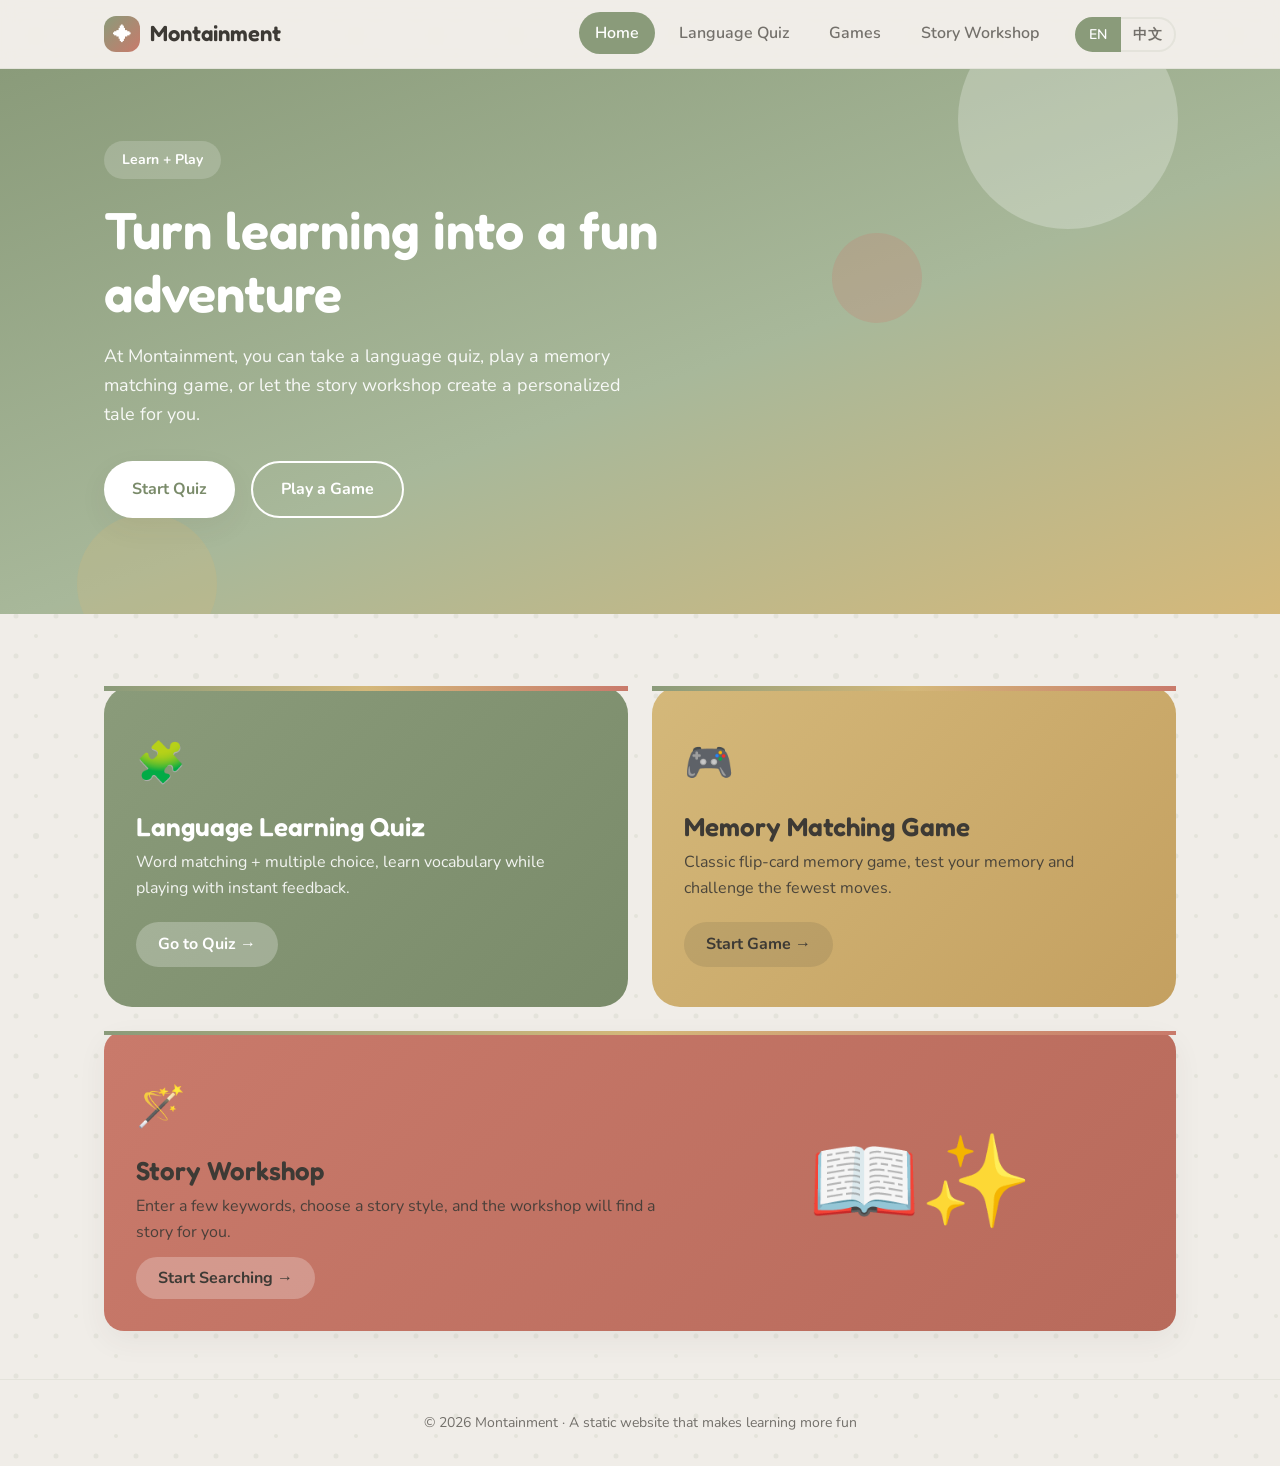
==== commit fbb391ff: "Update index.html" ====
--- a/index.html
+++ b/index.html
@@ -38,7 +38,7 @@
         <div class="hero-inner">
           <span class="hero-eyebrow" data-i18n="index.eyebrow">学习 + 娱乐，两不耽误</span>
           <h1 data-i18n="index.title">把学习变成一场好玩的探险</h1>
-          <p data-i18n="index.desc">在 Montainment，你可以做一套语言小测验、玩一局记忆配对游戏，或者让故事工坊为你生成专属故事。</p>
+          <p data-i18n="index.desc">在 Montainment，你可以做语言小测验、玩游戏，或者让故事工坊提供你专属故事。</p>
           <div class="hero-actions">
             <a href="quiz.html" class="btn btn-primary" data-i18n="index.quiz_btn">开始测验</a>
             <a href="game.html" class="btn btn-outline" data-i18n="index.game_btn">玩个游戏</a>
@@ -64,8 +64,8 @@
           <article class="feature-card game-card">
             <div>
               <div class="feature-icon">🎮</div>
-              <h3 data-i18n="index.feature_game_title">记忆配对游戏</h3>
-              <p data-i18n="index.feature_game_desc">经典翻牌配对小游戏，考验你的记忆力，挑战最少步数通关。</p>
+              <h3 data-i18n="index.feature_game_title">游戏</h3>
+              <p data-i18n="index.feature_game_desc">游戏搭配学习，深刻你的记忆。</p>
             </div>
             <a href="game.html" class="feature-link" data-i18n="index.feature_game_link">开始游戏 →</a>
           </article>
@@ -74,7 +74,7 @@
             <div>
               <div class="feature-icon">🪄</div>
               <h3 data-i18n="index.feature_story_title">故事工坊</h3>
-              <p data-i18n="index.feature_story_desc">输入几个关键词，选一个故事风格，工坊就能为你生成一段属于你的故事。</p>
+              <p data-i18n="index.feature_story_desc">选择一个故事，工坊带你探索一段属于你的故事。</p>
               <a href="story.html" class="feature-link" data-i18n="index.feature_story_link">开始搜索 →</a>
             </div>
             <div class="story-visual" aria-hidden="true">📖✨</div>
--- a/style.css
+++ b/style.css
@@ -1,19 +1,19 @@
 /* =========================================================
-   Montainment 全站样式表 · 自然大地风
+   Montainment 全站样式表 · 自然大地风（纹理明显版）
    ========================================================= */
 
 /* ---------- 1. 设计变量 ---------- */
 :root {
-  --bg: #f0ede8;                      /* 米灰底 */
-  --surface: #faf8f5;                 /* 暖白卡片 */
-  --ink: #3d3a35;                     /* 深暖灰文字 */
-  --ink-soft: rgba(61, 58, 53, 0.7);  /* 次要文字 */
-  --primary: #8a9b7a;                 /* 橄榄绿 */
-  --primary-dark: #7a8b6a;            /* 橄榄绿深色 */
-  --sunshine: #d4b87a;                /* 芥末黄 */
-  --coral: #c97a6b;                   /* 陶土红 */
-  --coral-dark: #b86a5b;              /* 陶土红深色 */
-  --mint: #2ec4b6;                    /* 保留薄荷绿（正确反馈） */
+  --bg: #f0ede8;
+  --surface: #faf8f5;
+  --ink: #3d3a35;
+  --ink-soft: rgba(61, 58, 53, 0.7);
+  --primary: #8a9b7a;
+  --primary-dark: #7a8b6a;
+  --sunshine: #d4b87a;
+  --coral: #c97a6b;
+  --coral-dark: #b86a5b;
+  --mint: #2ec4b6;
   --mint-dark: #1fa89c;
   --border: rgba(138, 155, 122, 0.12);
   --font-display: "Fredoka", "Nunito", sans-serif;
@@ -33,7 +33,9 @@
 html { scroll-behavior: smooth; }
 body {
   font-family: var(--font-body);
-  background: var(--bg);
+  background-color: var(--bg);
+  /* ===== 🔹 纹理：更明显的圆点 ===== */
+  background-image: url("data:image/svg+xml,%3Csvg xmlns='http://www.w3.org/2000/svg' width='80' height='80' viewBox='0 0 80 80'%3E%3Cg fill='%238a9b7a' fill-opacity='0.12'%3E%3Ccircle cx='16' cy='16' r='2.5'/%3E%3Ccircle cx='56' cy='16' r='2.5'/%3E%3Ccircle cx='16' cy='56' r='2.5'/%3E%3Ccircle cx='56' cy='56' r='2.5'/%3E%3Ccircle cx='36' cy='36' r='3'/%3E%3Ccircle cx='76' cy='36' r='2'/%3E%3Ccircle cx='36' cy='76' r='2'/%3E%3C/g%3E%3C/svg%3E");
   color: var(--ink);
   line-height: 1.6;
   -webkit-font-smoothing: antialiased;
@@ -247,6 +249,8 @@
   gap: var(--gap-md);
   margin-top: var(--gap-md);
 }
+
+/* ===== 🔹 卡片装饰线（改用 border-top，100% 可见） ===== */
 .feature-card {
   border-radius: var(--radius-lg);
   padding: 40px 32px;
@@ -258,8 +262,12 @@
   position: relative;
   overflow: hidden;
   transition: transform 0.2s ease;
+  /* 装饰线：直接加在卡片顶部 */
+  border-top: 5px solid;
+  border-image: linear-gradient(90deg, var(--primary), var(--sunshine), var(--coral)) 1;
 }
 .feature-card:hover { transform: translateY(-6px); }
+
 .feature-card.quiz-card { background: linear-gradient(135deg, var(--primary), var(--primary-dark)); }
 .feature-card.game-card { background: linear-gradient(135deg, var(--sunshine), #c4a060); color: var(--ink); }
 .feature-card.story-card {
@@ -450,6 +458,7 @@
   gap: 24px;
   margin-top: 8px;
 }
+/* ===== 🔹 小说卡片装饰线（改用 border-top） ===== */
 .story-card {
   background: var(--surface);
   border-radius: 20px;
@@ -461,6 +470,9 @@
   flex-direction: column;
   text-decoration: none;
   color: inherit;
+  position: relative;
+  border-top: 4px solid;
+  border-image: linear-gradient(90deg, var(--primary), var(--sunshine), var(--coral)) 1;
 }
 .story-card:hover {
   transform: translateY(-6px);
@@ -574,7 +586,7 @@
 }
 
 /* ============================================================
-   移动端导航（汉堡菜单）- 所有页面统一居中
+   移动端导航（汉堡菜单）
    ============================================================ */
 @media (max-width: 720px) {
   .nav-links {
@@ -609,7 +621,6 @@
     display: flex;
   }
 
-  /* 语言切换按钮在移动端居中 */
   .lang-toggle-container {
     justify-content: center;
     margin-left: 0 !important;
@@ -622,7 +633,6 @@
     padding: 8px 18px !important;
   }
 
-  /* 故事卡片在手机上优化 */
   .story-grid {
     grid-template-columns: 1fr 1fr;
     gap: 14px;
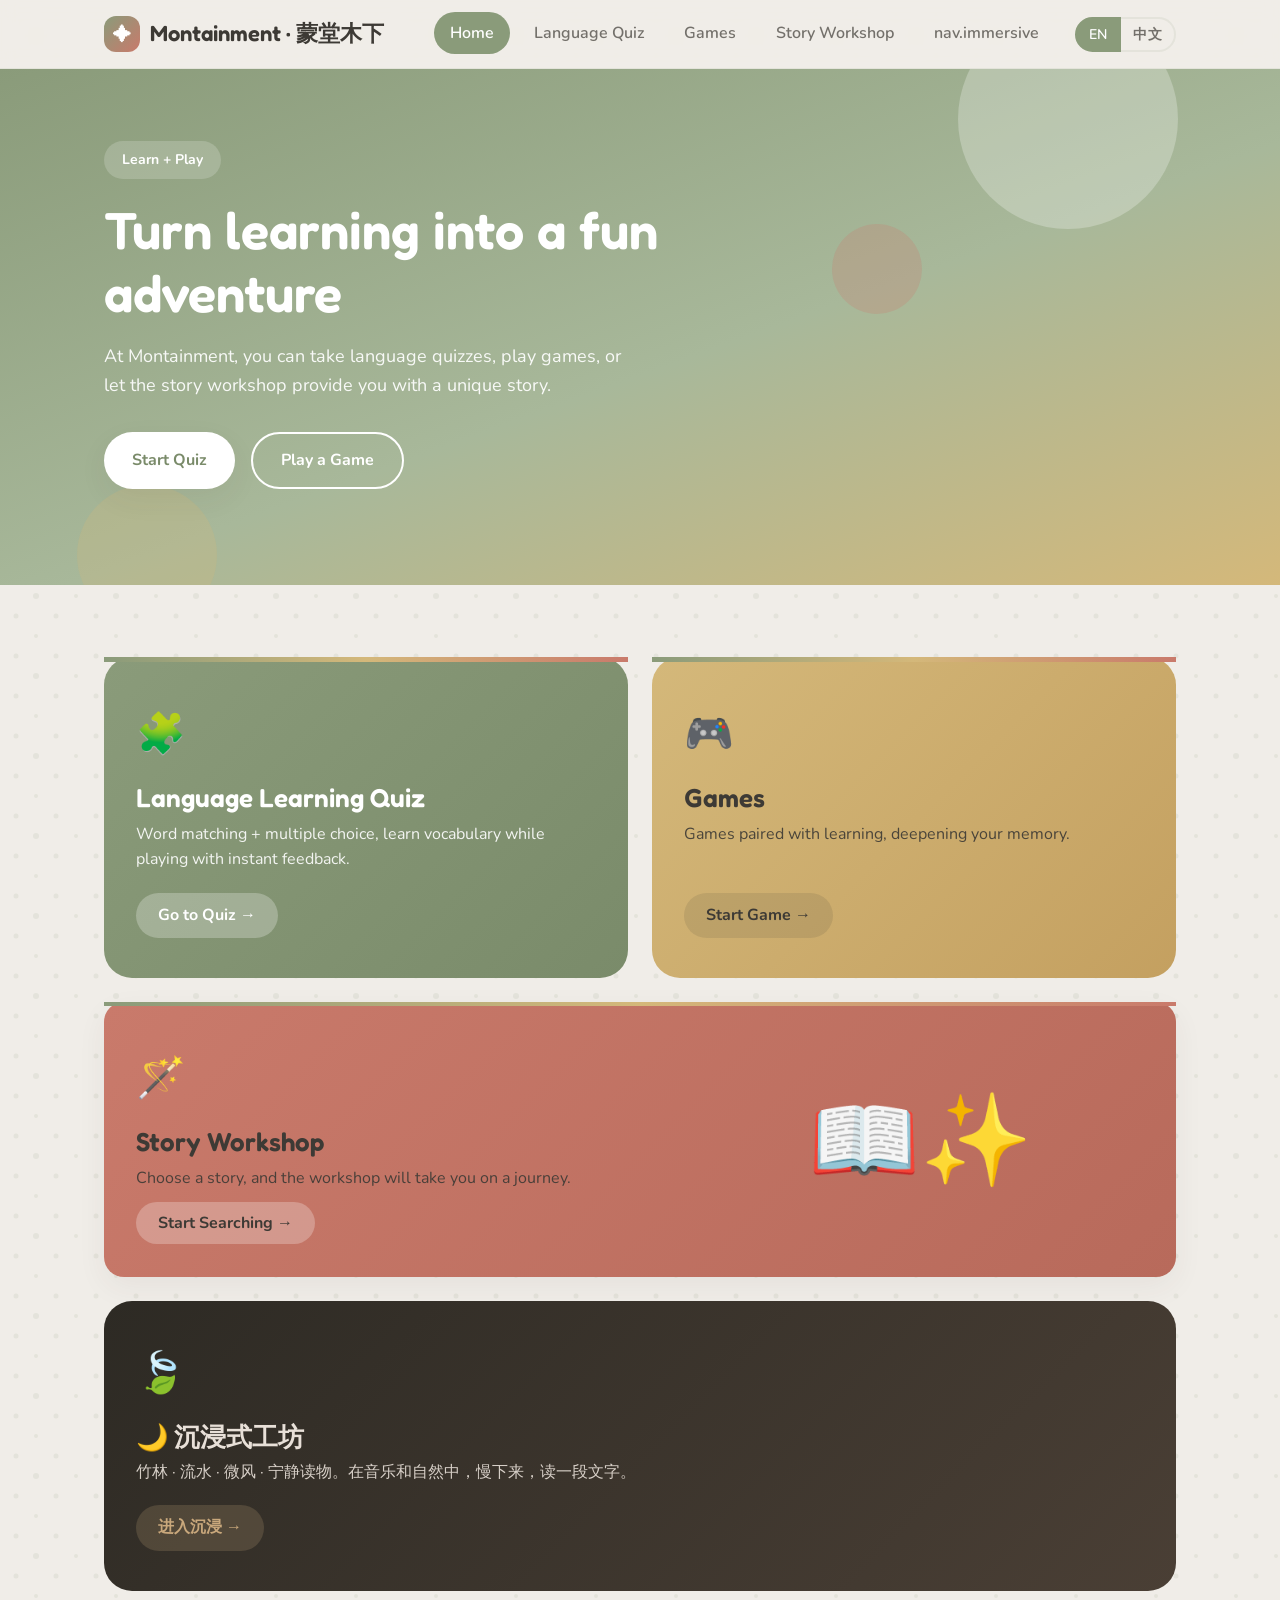
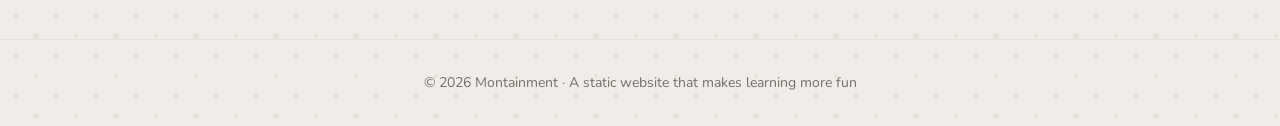
==== commit 6196309a: "Update index.html" ====
--- a/index.html
+++ b/index.html
@@ -16,13 +16,14 @@
     <nav class="nav-bar">
       <a href="index.html" class="brand">
         <span class="brand-mark">✦</span>
-        Montainment
+        Montainment · 蒙堂木下
       </a>
       <ul class="nav-links">
         <li><a href="index.html" data-i18n="nav.home">首页</a></li>
         <li><a href="quiz.html" data-i18n="nav.quiz">语言测验</a></li>
         <li><a href="game.html" data-i18n="nav.game">游戏</a></li>
         <li><a href="story.html" data-i18n="nav.story">故事工坊</a></li>
+        <li><a href="immersive.html" data-i18n="nav.immersive">🌙 沉浸式工坊</a></li>
       </ul>
       <button class="nav-toggle" aria-label="打开菜单" aria-expanded="false">☰</button>
     </nav>
@@ -80,6 +81,16 @@
             <div class="story-visual" aria-hidden="true">📖✨</div>
           </article>
 
+          <!-- ===== 🆕 沉浸式工坊卡片 ===== -->
+          <article class="feature-card" style="grid-column: 1 / -1; background: linear-gradient(135deg, #2d2a24, #4a3f35); color: #e8e0d8; border: none;">
+            <div>
+              <div class="feature-icon">🍃</div>
+              <h3>🌙 沉浸式工坊</h3>
+              <p>竹林 · 流水 · 微风 · 宁静读物。在音乐和自然中，慢下来，读一段文字。</p>
+            </div>
+            <a href="immersive.html" class="feature-link" style="background: rgba(201,168,124,0.2); color: #c9a87c;">进入沉浸 →</a>
+          </article>
+
         </div>
       </div>
     </section>
@@ -87,7 +98,7 @@
 
   <!-- ============ 页脚 ============ -->
   <footer class="site-footer">
-    <div class="container" data-i18n="common.footer">© 2026 Montainment · 一个让学习更好玩的静态网站</div>
+    <div class="container" data-i18n="common.footer">© 2026 Montainment · 蒙堂木下 · 一个让学习更好玩的静态网站</div>
   </footer>
 
   <script src="i18n.js"></script>
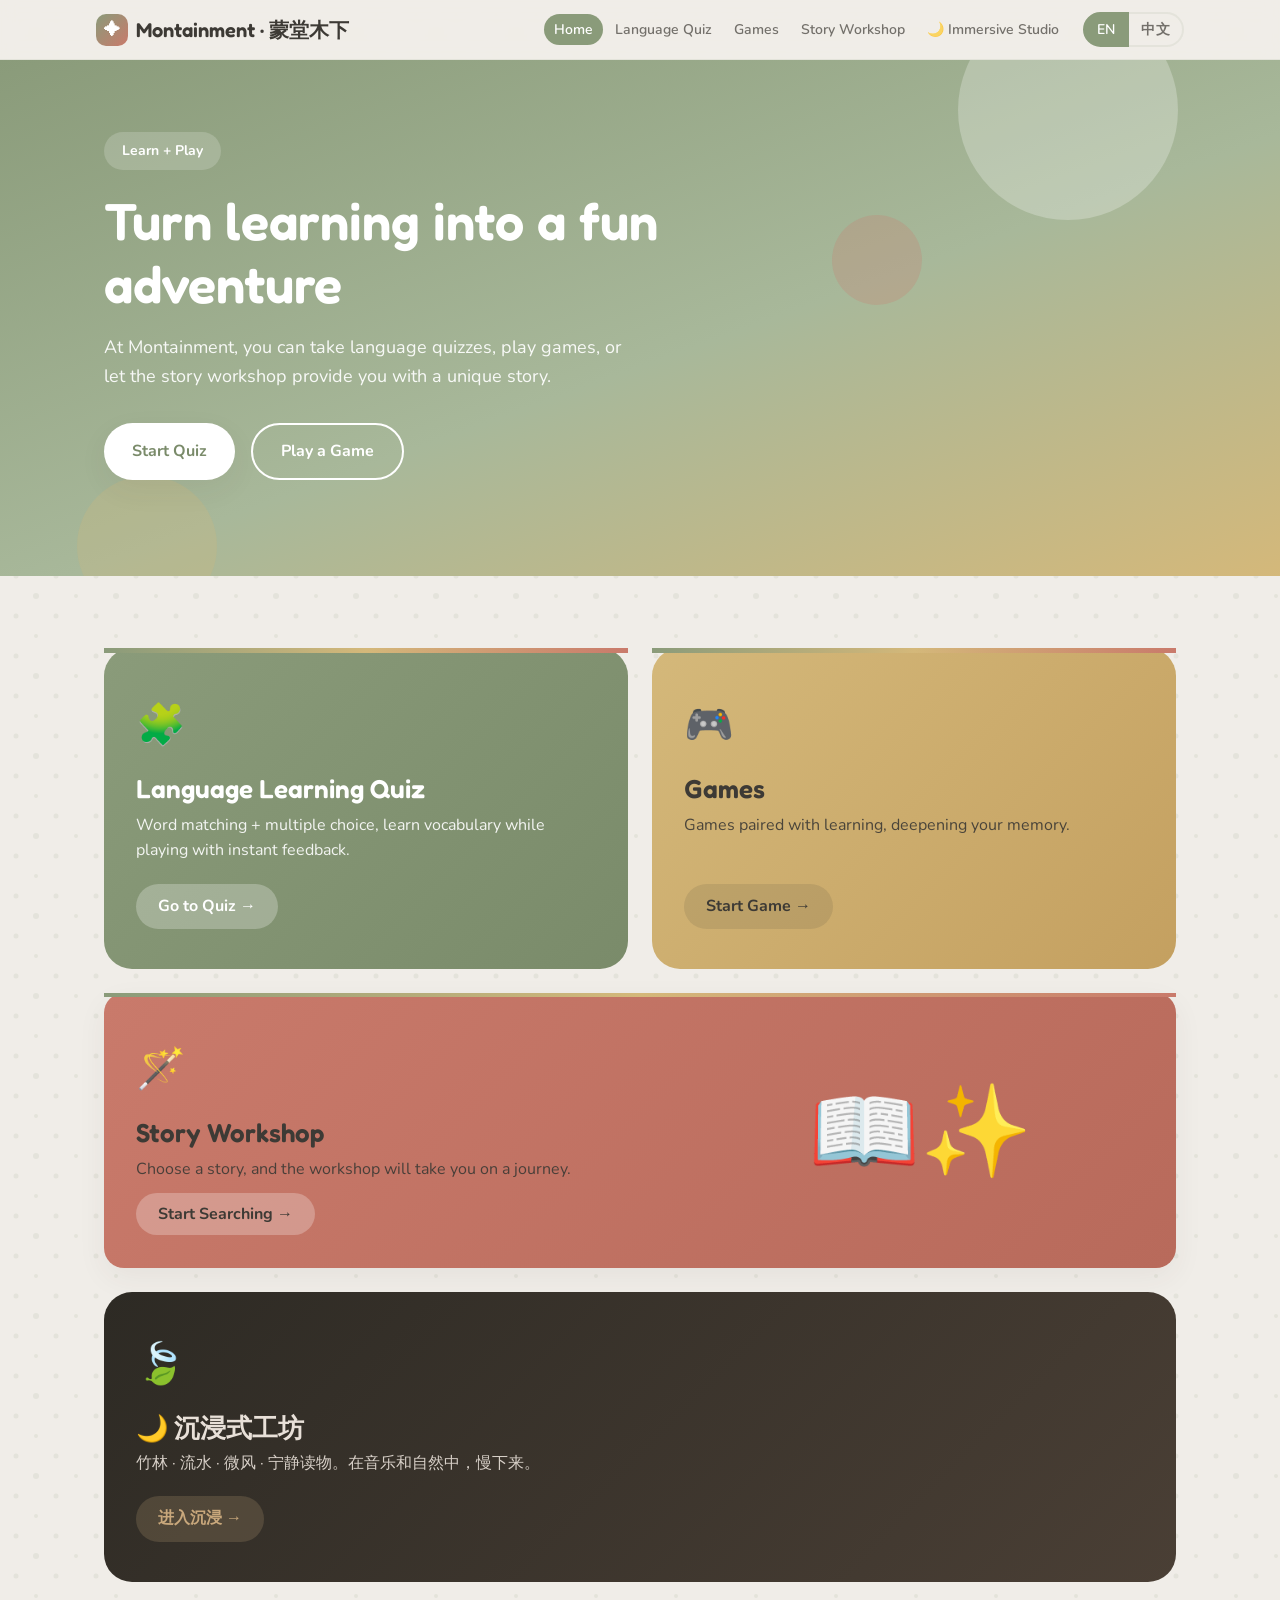
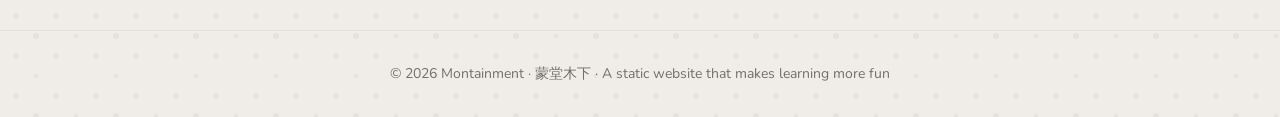
==== commit 13bda10a: "Update index.html" ====
--- a/index.html
+++ b/index.html
@@ -20,7 +20,7 @@
       </a>
       <ul class="nav-links">
         <li><a href="index.html" data-i18n="nav.home">首页</a></li>
-        <li><a href="quiz.html" data-i18n="nav.quiz">语言测验</a></li>
+        <li><a href="quiz.html" data-i18n="nav.quiz">学堂</a></li>
         <li><a href="game.html" data-i18n="nav.game">游戏</a></li>
         <li><a href="story.html" data-i18n="nav.story">故事工坊</a></li>
         <li><a href="immersive.html" data-i18n="nav.immersive">🌙 沉浸式工坊</a></li>
@@ -39,7 +39,7 @@
         <div class="hero-inner">
           <span class="hero-eyebrow" data-i18n="index.eyebrow">学习 + 娱乐，两不耽误</span>
           <h1 data-i18n="index.title">把学习变成一场好玩的探险</h1>
-          <p data-i18n="index.desc">在 Montainment，你可以做语言小测验、玩游戏，或者让故事工坊提供你专属故事。</p>
+          <p data-i18n="index.desc">在 Montainment，你可以做小测验、玩游戏，或者让故事工坊提供你专属故事。</p>
           <div class="hero-actions">
             <a href="quiz.html" class="btn btn-primary" data-i18n="index.quiz_btn">开始测验</a>
             <a href="game.html" class="btn btn-outline" data-i18n="index.game_btn">玩个游戏</a>
@@ -56,8 +56,8 @@
           <article class="feature-card quiz-card">
             <div>
               <div class="feature-icon">🧩</div>
-              <h3 data-i18n="index.feature_quiz_title">语言学习测验</h3>
-              <p data-i18n="index.feature_quiz_desc">单词配对 + 选择题，边玩边巩固词汇量，答对还有即时反馈。</p>
+              <h3 data-i18n="index.feature_quiz_title">修业与测试</h3>
+              <p data-i18n="index.feature_quiz_desc">寓教于乐的精选测试，即答即反馈，轻松高效巩固。</p>
             </div>
             <a href="quiz.html" class="feature-link" data-i18n="index.feature_quiz_link">去测验 →</a>
           </article>
@@ -86,7 +86,7 @@
             <div>
               <div class="feature-icon">🍃</div>
               <h3>🌙 沉浸式工坊</h3>
-              <p>竹林 · 流水 · 微风 · 宁静读物。在音乐和自然中，慢下来，读一段文字。</p>
+              <p>竹林 · 流水 · 微风 · 宁静读物。在音乐和自然中，慢下来。</p>
             </div>
             <a href="immersive.html" class="feature-link" style="background: rgba(201,168,124,0.2); color: #c9a87c;">进入沉浸 →</a>
           </article>
--- a/style.css
+++ b/style.css
@@ -1,5 +1,5 @@
 /* =========================================================
-   Montainment 全站样式表 · 自然大地风（纹理明显版）
+   Montainment 全站样式表 · 自然大地风（导航修复版）
    ========================================================= */
 
 /* ---------- 1. 设计变量 ---------- */
@@ -34,7 +34,7 @@
 body {
   font-family: var(--font-body);
   background-color: var(--bg);
-  /* ===== 🔹 纹理：更明显的圆点 ===== */
+  /* ===== 🔹 纹理：圆点 ===== */
   background-image: url("data:image/svg+xml,%3Csvg xmlns='http://www.w3.org/2000/svg' width='80' height='80' viewBox='0 0 80 80'%3E%3Cg fill='%238a9b7a' fill-opacity='0.12'%3E%3Ccircle cx='16' cy='16' r='2.5'/%3E%3Ccircle cx='56' cy='16' r='2.5'/%3E%3Ccircle cx='16' cy='56' r='2.5'/%3E%3Ccircle cx='56' cy='56' r='2.5'/%3E%3Ccircle cx='36' cy='36' r='3'/%3E%3Ccircle cx='76' cy='36' r='2'/%3E%3Ccircle cx='36' cy='76' r='2'/%3E%3C/g%3E%3C/svg%3E");
   color: var(--ink);
   line-height: 1.6;
@@ -53,7 +53,9 @@
 }
 .container { max-width: var(--container-width); margin: 0 auto; padding: 0 24px; }
 
-/* ---------- 3. 顶部导航栏 ---------- */
+/* ============================================================
+   3. 顶部导航栏（修复：flex-wrap 防止换行错乱）
+   ============================================================ */
 .site-header {
   position: sticky;
   top: 0;
@@ -66,42 +68,52 @@
   display: flex;
   align-items: center;
   justify-content: space-between;
-  padding: 16px 24px;
+  padding: 12px 16px;
   max-width: var(--container-width);
   margin: 0 auto;
+  min-height: 56px;
 }
 .brand {
   display: flex;
   align-items: center;
-  gap: 10px;
+  gap: 8px;
   font-family: var(--font-display);
-  font-size: 22px;
+  font-size: 20px;
   font-weight: 600;
   color: var(--ink);
+  flex-shrink: 0;
+  white-space: nowrap;
 }
 .brand-mark {
-  width: 36px;
-  height: 36px;
-  border-radius: 12px;
+  width: 32px;
+  height: 32px;
+  border-radius: 10px;
   background: linear-gradient(135deg, var(--primary), var(--coral));
   display: flex;
   align-items: center;
   justify-content: center;
   color: #fff;
-  font-size: 18px;
+  font-size: 16px;
 }
 .nav-links {
   display: flex;
   align-items: center;
-  gap: 8px;
+  gap: 2px;
+  flex-wrap: wrap;
+  justify-content: center;
   list-style: none;
+  margin: 0;
+  padding: 0;
 }
 .nav-links a {
-  padding: 10px 16px;
+  padding: 6px 10px;
   border-radius: 999px;
   font-weight: 600;
   color: var(--ink-soft);
   transition: background 0.2s ease, color 0.2s ease;
+  font-size: 14px;
+  white-space: nowrap;
+  text-decoration: none;
 }
 .nav-links a:hover,
 .nav-links a.active {
@@ -110,14 +122,15 @@
 }
 .nav-toggle {
   display: none;
-  width: 44px;
-  height: 44px;
+  width: 40px;
+  height: 40px;
   border-radius: var(--radius-sm);
   background: var(--surface);
   border: 1px solid var(--border);
   align-items: center;
   justify-content: center;
   font-size: 20px;
+  flex-shrink: 0;
 }
 
 /* ---------- 语言切换按钮 ---------- */
@@ -125,16 +138,17 @@
   display: flex;
   align-items: center;
   gap: 0px;
-  margin-left: 12px;
+  margin-left: 4px;
   padding: 0;
+  flex-shrink: 0;
 }
 .lang-btn {
   background: transparent;
   border: 2px solid var(--border);
   color: var(--ink-soft);
-  padding: 6px 12px;
+  padding: 4px 8px;
   cursor: pointer;
-  font-size: 14px;
+  font-size: 12px;
   font-weight: 600;
   font-family: inherit;
   transition: 0.2s;
@@ -250,7 +264,6 @@
   margin-top: var(--gap-md);
 }
 
-/* ===== 🔹 卡片装饰线（改用 border-top，100% 可见） ===== */
 .feature-card {
   border-radius: var(--radius-lg);
   padding: 40px 32px;
@@ -262,7 +275,6 @@
   position: relative;
   overflow: hidden;
   transition: transform 0.2s ease;
-  /* 装饰线：直接加在卡片顶部 */
   border-top: 5px solid;
   border-image: linear-gradient(90deg, var(--primary), var(--sunshine), var(--coral)) 1;
 }
@@ -458,7 +470,6 @@
   gap: 24px;
   margin-top: 8px;
 }
-/* ===== 🔹 小说卡片装饰线（改用 border-top） ===== */
 .story-card {
   background: var(--surface);
   border-radius: 20px;
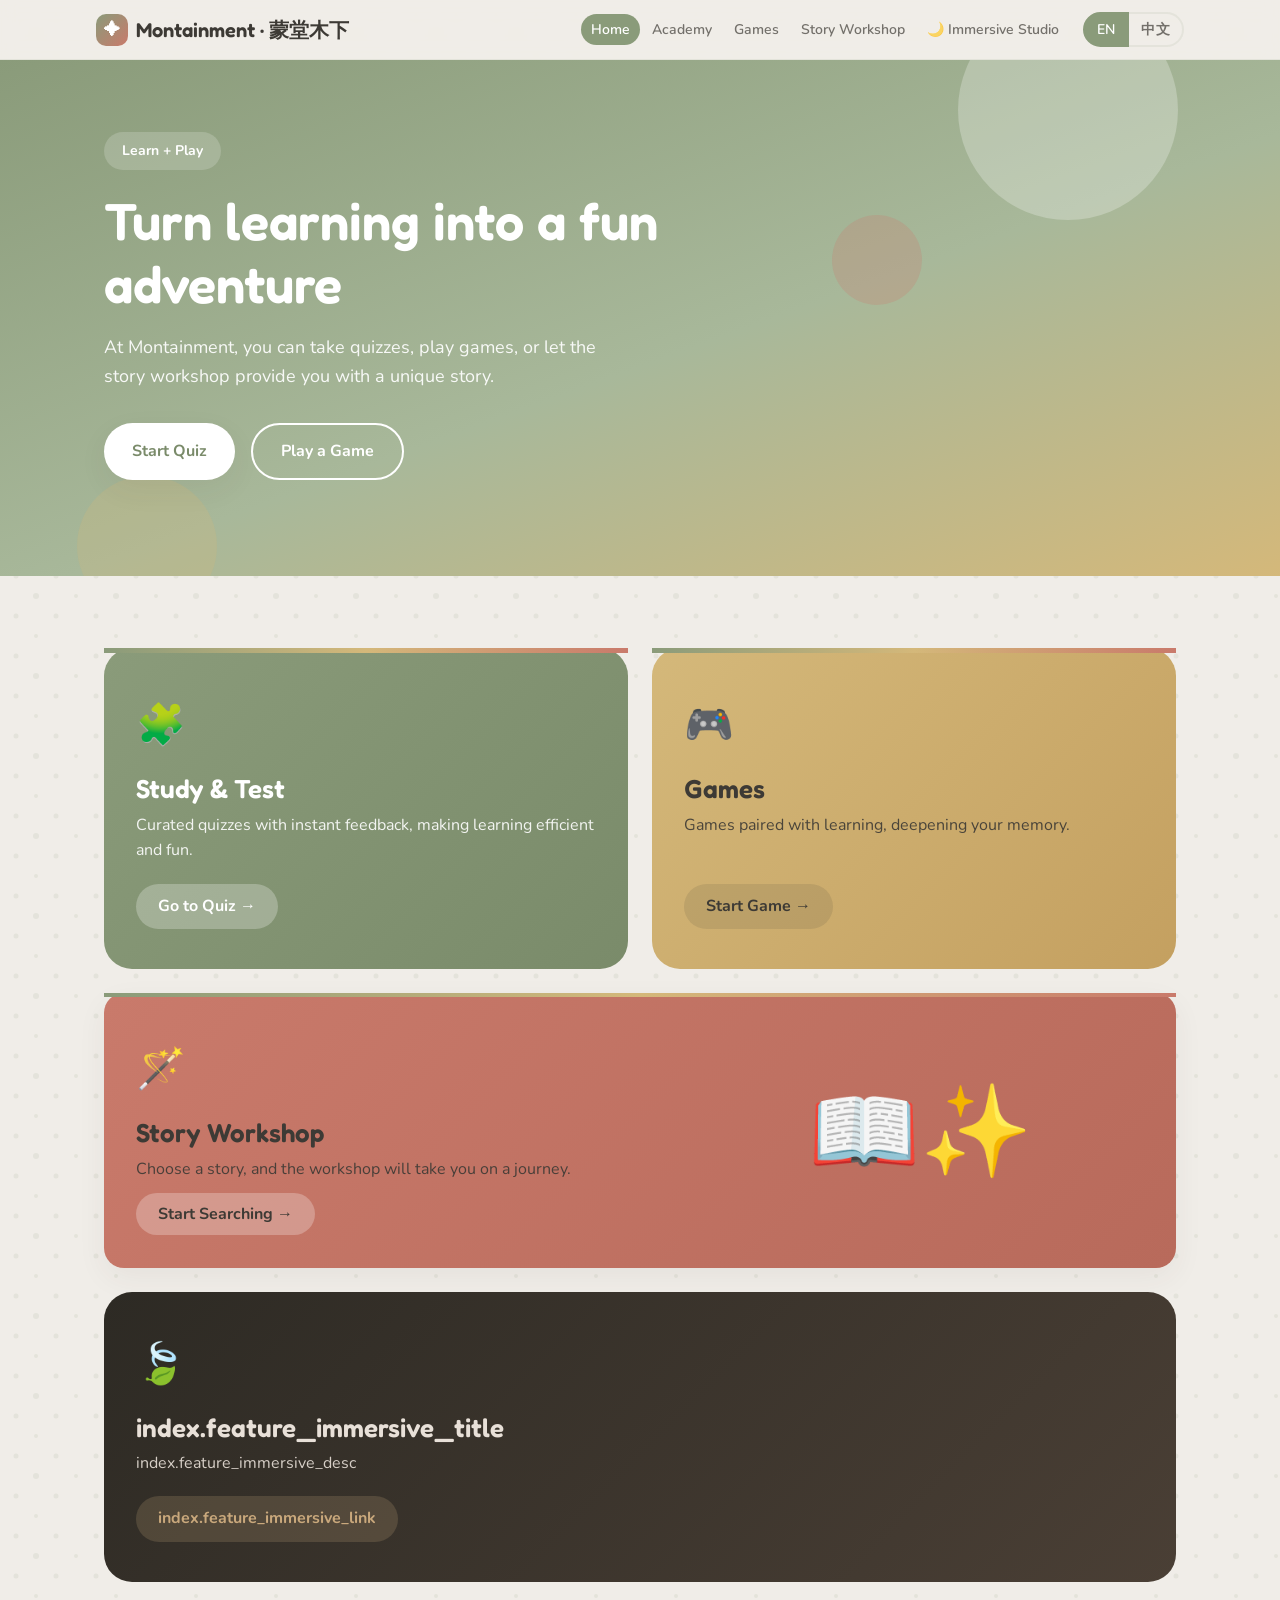
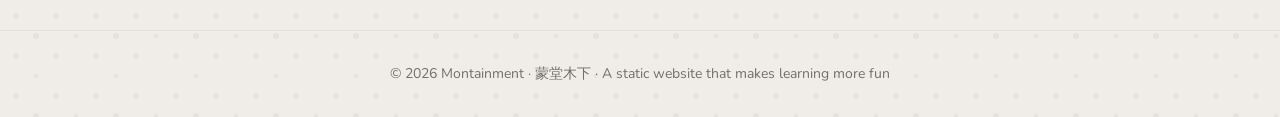
==== commit 91293711: "Update index.html" ====
--- a/index.html
+++ b/index.html
@@ -85,10 +85,10 @@
           <article class="feature-card" style="grid-column: 1 / -1; background: linear-gradient(135deg, #2d2a24, #4a3f35); color: #e8e0d8; border: none;">
             <div>
               <div class="feature-icon">🍃</div>
-              <h3>🌙 沉浸式工坊</h3>
-              <p>竹林 · 流水 · 微风 · 宁静读物。在音乐和自然中，慢下来。</p>
+              <h3 data-i18n="index.feature_immersive_title">🌙 沉浸式工坊</h3>
+              <p data-i18n="index.feature_immersive_desc">竹林 · 流水 · 微风 · 宁静读物。在音乐和自然中，慢下来。</p>
             </div>
-            <a href="immersive.html" class="feature-link" style="background: rgba(201,168,124,0.2); color: #c9a87c;">进入沉浸 →</a>
+            <a href="immersive.html" class="feature-link" style="background: rgba(201,168,124,0.2); color: #c9a87c;" data-i18n="index.feature_immersive_link">进入沉浸 →</a>
           </article>
 
         </div>
--- a/style.css
+++ b/style.css
@@ -690,3 +690,33 @@
   .story-card-footer .chapters-count { font-size: 10px; padding: 1px 8px; }
   .story-card-footer .updated-time { font-size: 9px; }
 }
+
+
+/* ============================================================
+   🆕 做题页选项网格（宽屏两列）—— 只影响答题状态
+   ============================================================ */
+.quiz-options-grid {
+  display: grid;
+  grid-template-columns: 1fr;
+  gap: 10px;
+  margin-top: 2px;
+}
+
+/* 平板/桌面宽屏下变成两列 */
+@media (min-width: 768px) {
+  .quiz-options-grid {
+    grid-template-columns: 1fr 1fr;
+    gap: 12px;
+  }
+}
+
+/* 32寸大屏下稍微加大内边距，选项更饱满 */
+@media (min-width: 1400px) {
+  .quiz-options-grid {
+    gap: 16px;
+  }
+  .quiz-options-grid .quiz-option {
+    padding: 18px 24px !important;
+    font-size: 17px !important;
+  }
+}
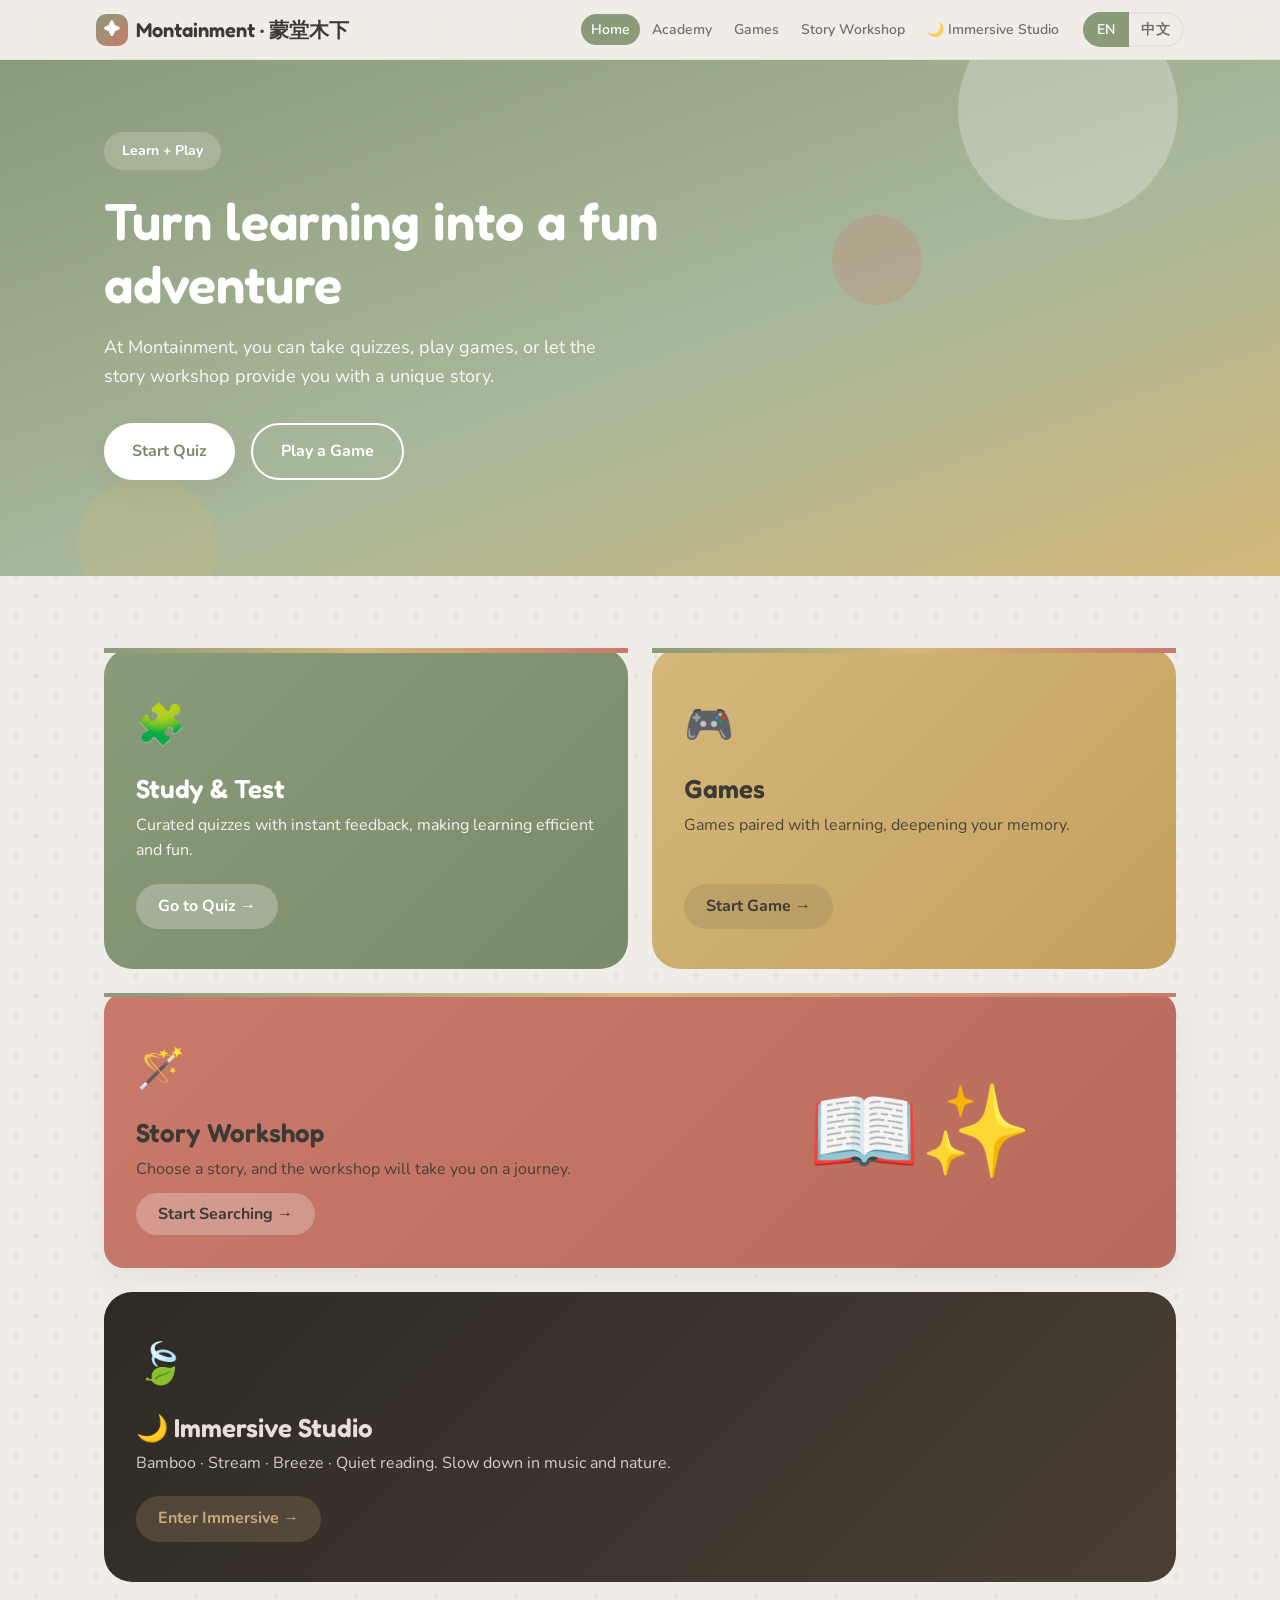
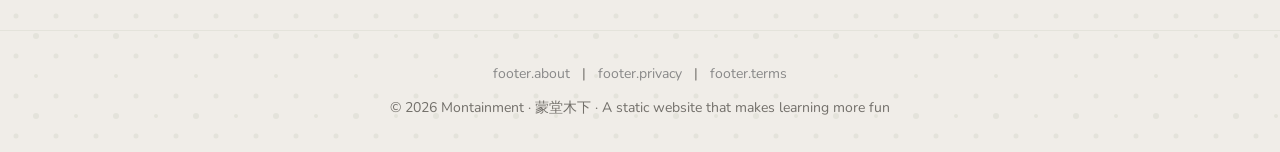
==== commit 47ae6c77: "Update index.html" ====
--- a/index.html
+++ b/index.html
@@ -97,8 +97,16 @@
   </main>
 
   <!-- ============ 页脚 ============ -->
+    <!-- 🆕 统一格式的合规页脚 -->
   <footer class="site-footer">
-    <div class="container" data-i18n="common.footer">© 2026 Montainment · 蒙堂木下 · 一个让学习更好玩的静态网站</div>
+    <div class="container" style="text-align: center;">
+      <div style="margin-bottom: 12px; font-size: 14px;">
+        <a href="about.html" style="color: #888; text-decoration: none; margin: 0 8px; transition: 0.2s;" onmouseover="this.style.color='#1a1a2e'" onmouseout="this.style.color='#888'" data-i18n="footer.about">关于我们</a> | 
+        <a href="privacy.html" style="color: #888; text-decoration: none; margin: 0 8px; transition: 0.2s;" onmouseover="this.style.color='#1a1a2e'" onmouseout="this.style.color='#888'" data-i18n="footer.privacy">隐私政策</a> | 
+        <a href="terms.html" style="color: #888; text-decoration: none; margin: 0 8px; transition: 0.2s;" onmouseover="this.style.color='#1a1a2e'" onmouseout="this.style.color='#888'" data-i18n="footer.terms">使用条款</a>
+      </div>
+      <div data-i18n="common.footer">© 2026 Montainment · 蒙堂木下 · 一个让学习更好玩的静态网站</div>
+    </div>
   </footer>
 
   <script src="i18n.js"></script>
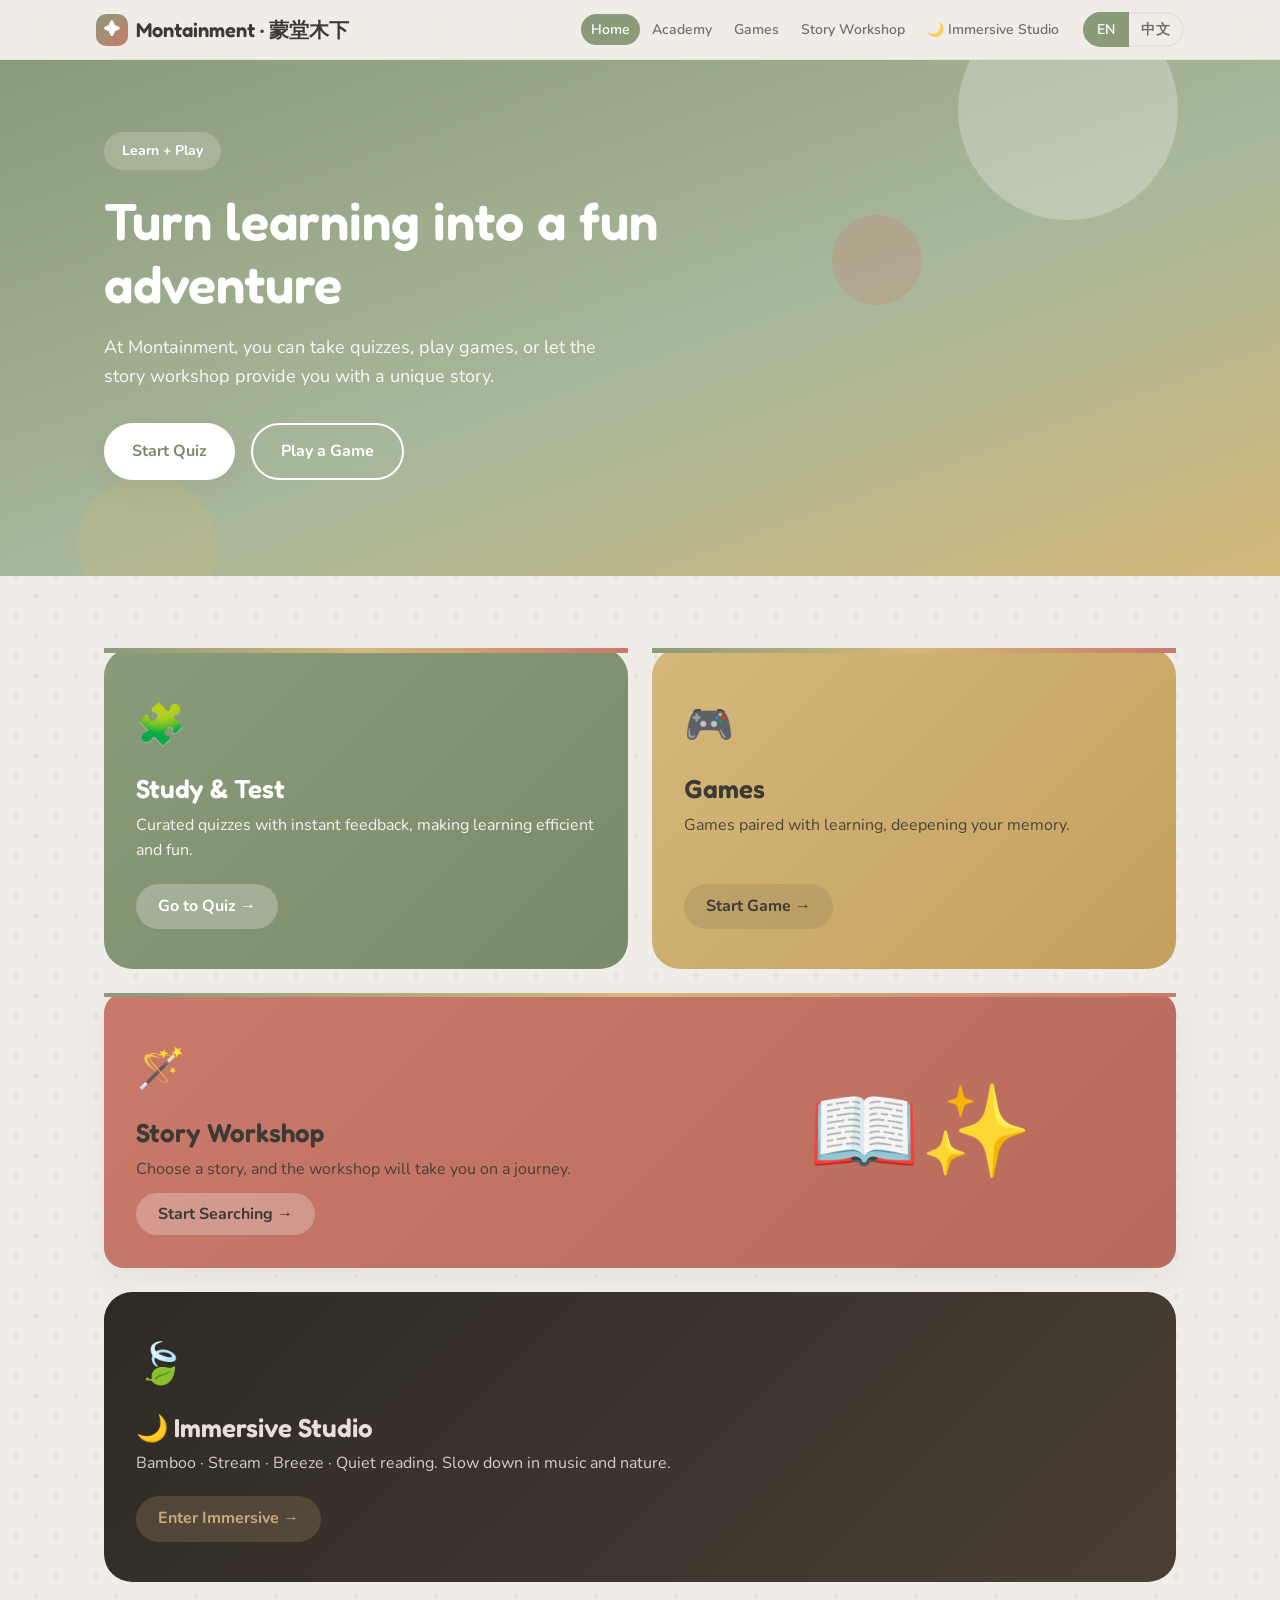
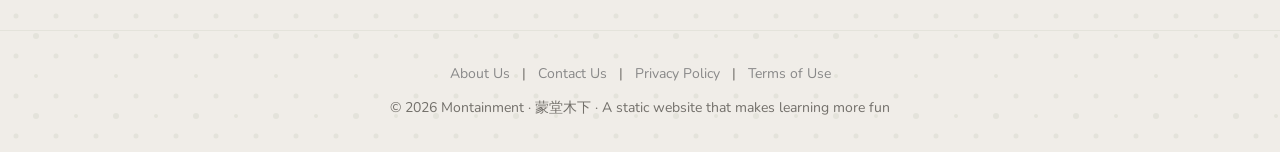
==== commit 42077a2d: "Update index.html" ====
--- a/index.html
+++ b/index.html
@@ -102,6 +102,7 @@
     <div class="container" style="text-align: center;">
       <div style="margin-bottom: 12px; font-size: 14px;">
         <a href="about.html" style="color: #888; text-decoration: none; margin: 0 8px; transition: 0.2s;" onmouseover="this.style.color='#1a1a2e'" onmouseout="this.style.color='#888'" data-i18n="footer.about">关于我们</a> | 
+        <a href="contact.html" style="color: #888; text-decoration: none; margin: 0 8px; transition: 0.2s;" onmouseover="this.style.color='#1a1a2e'" onmouseout="this.style.color='#888'" data-i18n="footer.contact">联系我们</a> |
         <a href="privacy.html" style="color: #888; text-decoration: none; margin: 0 8px; transition: 0.2s;" onmouseover="this.style.color='#1a1a2e'" onmouseout="this.style.color='#888'" data-i18n="footer.privacy">隐私政策</a> | 
         <a href="terms.html" style="color: #888; text-decoration: none; margin: 0 8px; transition: 0.2s;" onmouseover="this.style.color='#1a1a2e'" onmouseout="this.style.color='#888'" data-i18n="footer.terms">使用条款</a>
       </div>
